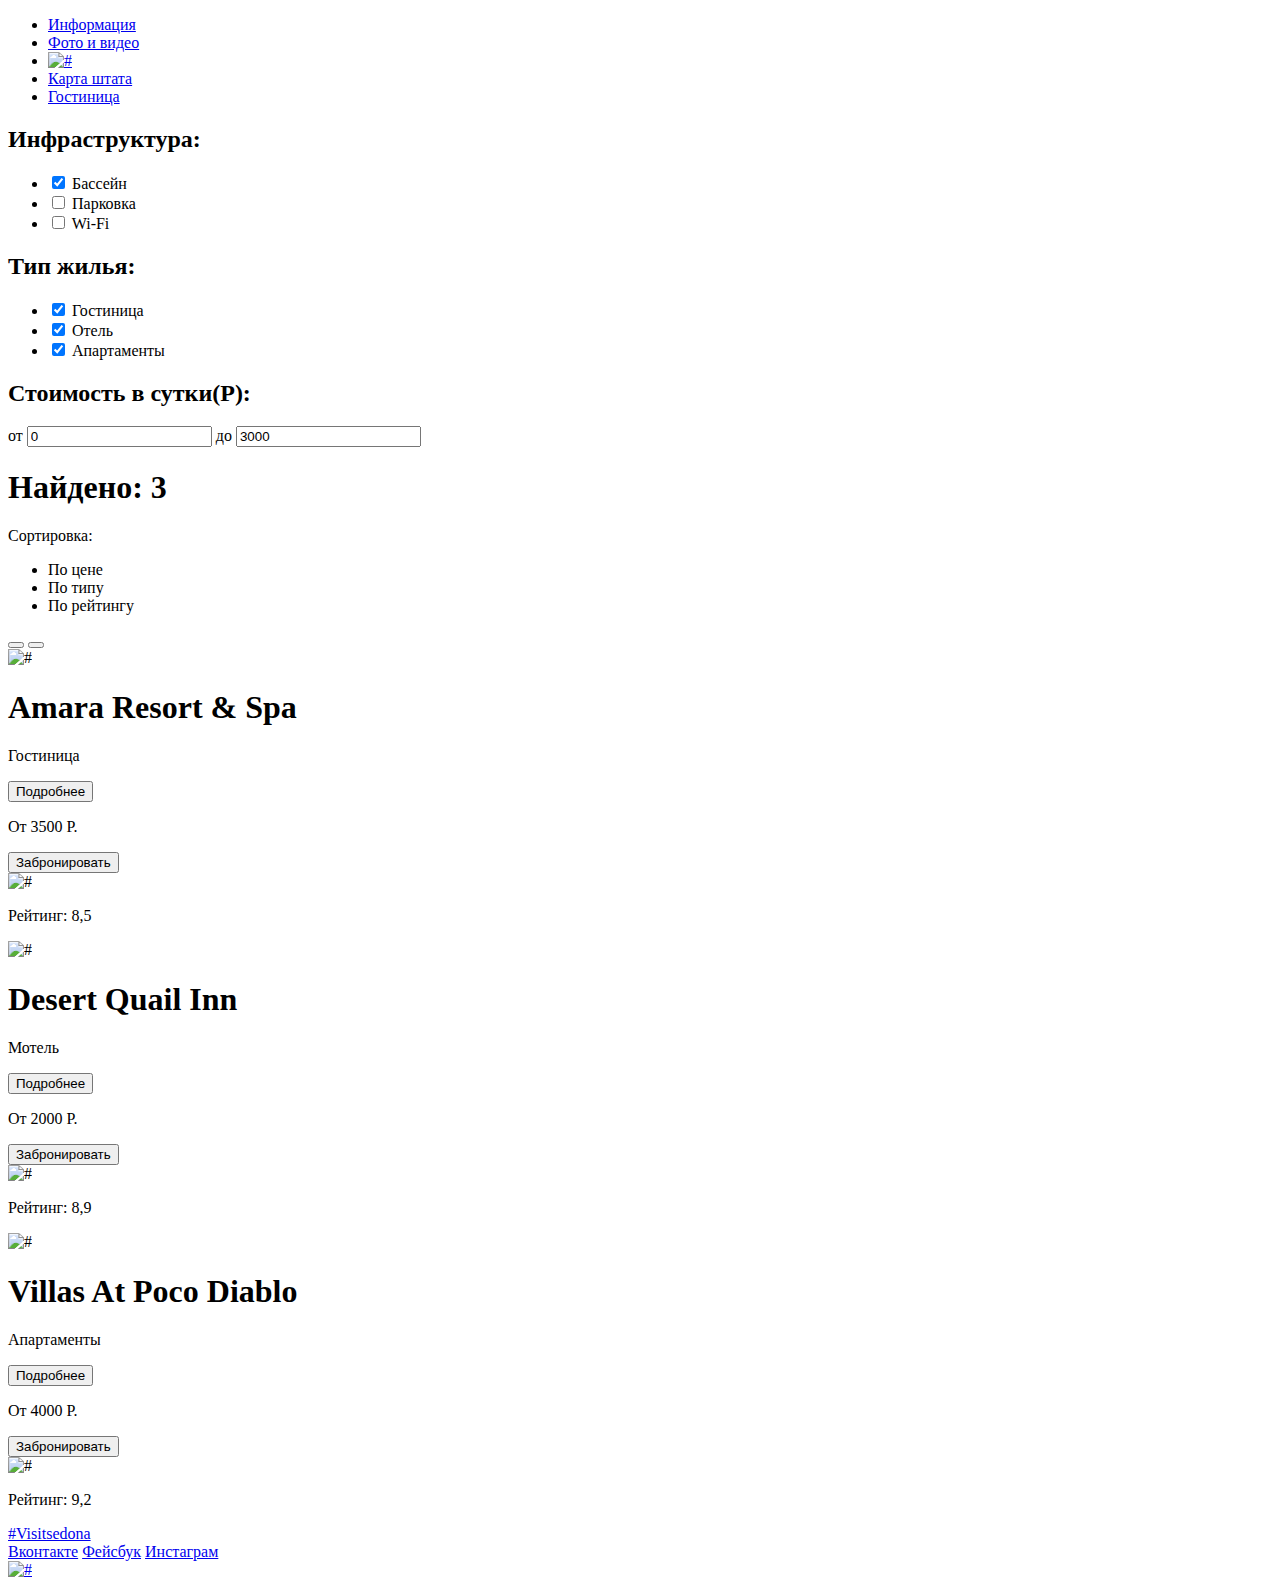
==== hotels.html @ 73bccc9d "Седона разметка" ====
<!DOCTYPE html>
<html>

<head>
    <title>Результаты поиска гостиниц в Седоне</title>
    <meta charset="utf-8">
</head>

<body>
    <header class="main-header">
        <nav class="main-navigation">
            <ul>
                <li>
                    <a href="#">Информация</a>
                </li>
                <li>
                    <a href="#">Фото и видео</a>
                </li>
                <li>
                    <a href="#"><img src="#" alt="#">
                    </a>
                </li>
                <li>
                    <a href="#">Карта штата</a>
                </li>
                <li>
                    <a href="#">Гостиница</a>
                </li>
            </ul>
        </nav>
    </header>
    <section class="hotel-search">
        <div class="inf">
            <h2>Инфраструктура:</h2>
            <form class="filters" action="#" method="#">
                <ul class="filter-infrastructure">
                    <li>
                        <input type="checkbox" name="pooloption" id="option-pool" checked>
                        <label class="option-checkbox" for="option-pool">Бассейн</label>
                    </li>
                    <li>
                        <input type="checkbox" name="parkingoption" id="option-parking">
                        <label class="option-checkbox" for="option-parking">Парковка</label>
                    </li>
                    <li>
                        <input type="checkbox" name="wifioption" id="option-wifi">
                        <label class="option-checkbox" for="option-wifi">Wi-Fi</label>
                    </li>
                </ul>
            </form>
        </div>
        <div class="type">
            <h2>Тип жилья:</h2>
            <form class="filters" action="#" method="#">
                <ul class="filter-type">
                    <li>
                        <input type="checkbox" name="innoption" id="option-inn" checked>
                        <label class="option-checkbox" for="option-inn">Гостиница</label>
                    </li>
                    <li>
                        <input type="checkbox" name="hoteloption" id="option-hotel" checked>
                        <label class="option-checkbox" for="option-hotel">Отель</label>
                    </li>
                    <li>
                        <input type="checkbox" name="apartmentoption" id="option-apartment" checked>
                        <label class="option-checkbox" for="option-apartment">Апартаменты</label>
                    </li>

                </ul>
            </form>
        </div>
        <div class="filter-price">
            <h2>Стоимость в сутки(Р):</h2>
            <form action="form.php" method="GET">
                <div class="range-filter">
                    <div class="range-controls">
                        <div class="scale">
                            <div class="bar" style="margin-left: 20%; width: 30%"></div>
                        </div>
                        <div class="toggle toggle-min"></div>
                        <div class="toggle toggle-max"></div>
                    </div>
                    <div class="price-controls">
                        <label class="min-price">от
                            <input name="min-price" type="text" value="0">
                        </label>
                        <label class="max-price">до
                            <input name="max-price" type="text" value="3000">
                        </label>
                    </div>
                </div>
            </form>
        </div>
    </section>
    <section class="pref">
        <div class="found">
            <h1>Найдено: 3</h1>
        </div>
        <div class="sort">
            <p>Сортировка:</p>
            <ul class="s-elements">
                <li class="element-active">По цене</li>
                <li class="element">По типу</li>
                <li class="element">По рейтингу</li>
            </ul>
        </div>
        <div class="updown">
            <button class="sbtn-up" type="button"></button>
            <button class="sbtn-down" type="button"></button>
        </div>
    </section>
    <article class="hotel">
        <div class="hpicture">
            <img src="#" alt="#">
        </div>
        <div class="desk">
            <h1>Amara Resort &amp; Spa</h1>
            <div class="about">
                <p>Гостиница</p>
                <button class="more" type="button">Подробнее</button>
            </div>
            <div class="about">
                <p>От 3500 Р.</p>
                <button class="book" type="button">Забронировать</button>
            </div>
        </div>
        <div class="rating">
            <img src="#" alt="#">
            <p>Рейтинг: 8,5</p>
        </div>
    </article>
    <article class="hotel">
        <div class="hpicture">
            <img src="#" alt="#">
        </div>
        <div class="desk">
            <h1>Desert Quail Inn</h1>
            <div class="about">
                <p>Мотель</p>
                <button class="more" type="button">Подробнее</button>
            </div>
            <div class="about">
                <p>От 2000 Р.</p>
                <button class="book" type="button">Забронировать</button>
            </div>
        </div>
        <div class="rating">
            <img src="#" alt="#">
            <p>Рейтинг: 8,9</p>
        </div>
    </article>
    <article class="hotel">
        <div class="hpicture">
            <img src="#" alt="#">
        </div>
        <div class="desk">
            <h1>Villas At Poco Diablo</h1>
            <div class="about">
                <p>Апартаменты</p>
                <button class="more" type="button">Подробнее</button>
            </div>
            <div class="about">
                <p>От 4000 Р.</p>
                <button class="book" type="button">Забронировать</button>
            </div>
        </div>
        <div class="rating">
            <img src="#" alt="#">
            <p>Рейтинг: 9,2</p>
        </div>
    </article>
    <footer class="info">
        <div class="last-block htag">
            <a href="#">#Visitsedona</a>
        </div>
        <div class="last-block">
            <a class="social-btn social-btn-vk" href="#">Вконтакте</a>
            <a class="social-btn social-btn-fb" href="#">Фейсбук</a>
            <a class="social-btn social-btn-inst" href="#">Инстаграм</a>
        </div>
        <div class="last-block">
            <a href="https://htmlacademy.ru/"><img src="#" alt="#">
            </a>
        </div>
    </footer>
</body>

</html>
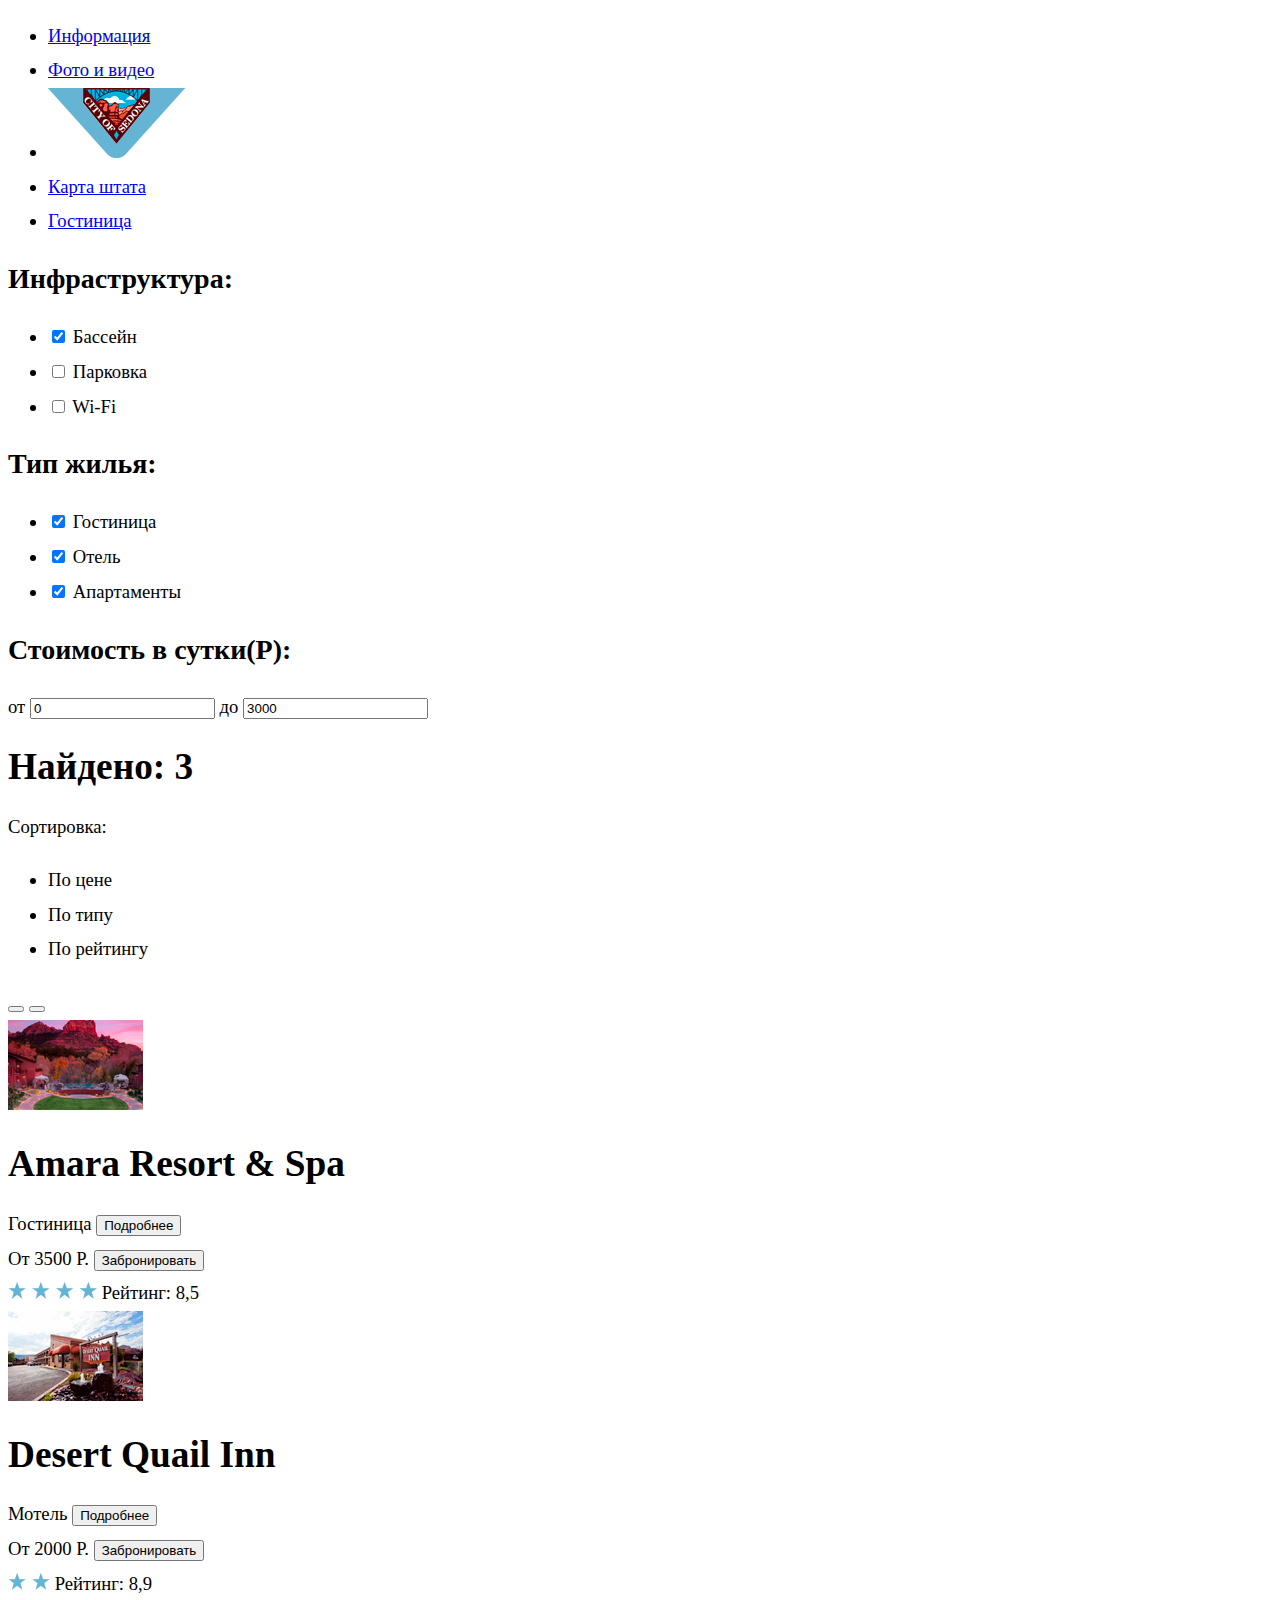
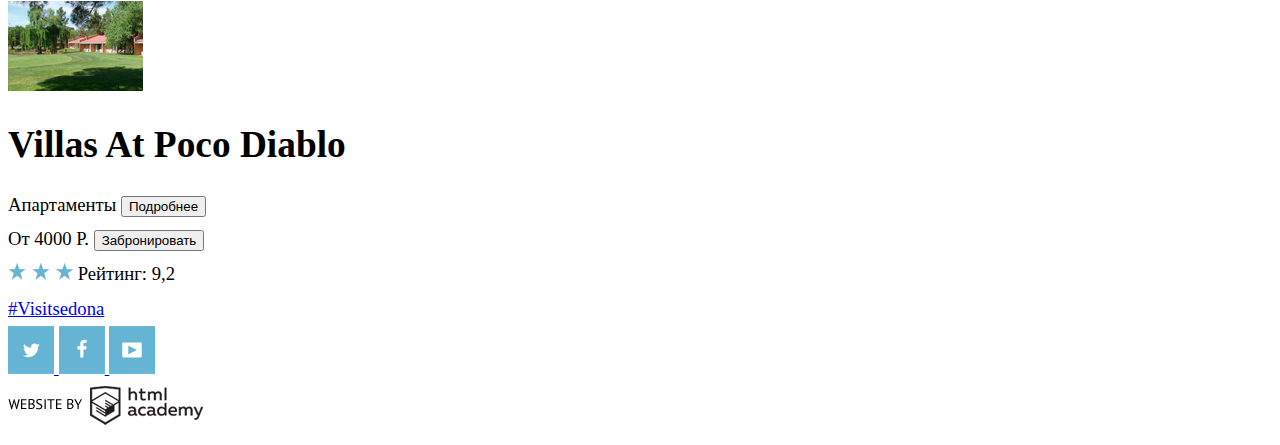
==== commit 0078c00d: "img+text" ====
--- a/hotels.html
+++ b/hotels.html
@@ -2,6 +2,7 @@
 <html>
 
 <head>
+    <link href="css/style.css" rel="stylesheet">
     <title>Результаты поиска гостиниц в Седоне</title>
     <meta charset="utf-8">
 </head>
@@ -17,7 +18,7 @@
                     <a href="#">Фото и видео</a>
                 </li>
                 <li>
-                    <a href="#"><img src="#" alt="#">
+                    <a href="#"><img src="img/Layer8.png" alt="#">
                     </a>
                 </li>
                 <li>
@@ -30,9 +31,9 @@
         </nav>
     </header>
     <section class="hotel-search">
-        <div class="inf">
-            <h2>Инфраструктура:</h2>
-            <form class="filters" action="#" method="#">
+        <form class="filters" action="#" method="#">
+            <div class="inf">
+                <h2>Инфраструктура:</h2>
                 <ul class="filter-infrastructure">
                     <li>
                         <input type="checkbox" name="pooloption" id="option-pool" checked>
@@ -47,11 +48,9 @@
                         <label class="option-checkbox" for="option-wifi">Wi-Fi</label>
                     </li>
                 </ul>
-            </form>
-        </div>
-        <div class="type">
-            <h2>Тип жилья:</h2>
-            <form class="filters" action="#" method="#">
+            </div>
+            <div class="type">
+                <h2>Тип жилья:</h2>
                 <ul class="filter-type">
                     <li>
                         <input type="checkbox" name="innoption" id="option-inn" checked>
@@ -67,11 +66,9 @@
                     </li>
 
                 </ul>
-            </form>
-        </div>
-        <div class="filter-price">
-            <h2>Стоимость в сутки(Р):</h2>
-            <form action="form.php" method="GET">
+            </div>
+            <div class="filter-price">
+                <h2>Стоимость в сутки(Р):</h2>
                 <div class="range-filter">
                     <div class="range-controls">
                         <div class="scale">
@@ -89,15 +86,15 @@
                         </label>
                     </div>
                 </div>
-            </form>
-        </div>
+            </div>
+        </form>
     </section>
     <section class="pref">
         <div class="found">
             <h1>Найдено: 3</h1>
         </div>
         <div class="sort">
-            <p>Сортировка:</p>
+            <span>Сортировка:</span>
             <ul class="s-elements">
                 <li class="element-active">По цене</li>
                 <li class="element">По типу</li>
@@ -111,62 +108,62 @@
     </section>
     <article class="hotel">
         <div class="hpicture">
-            <img src="#" alt="#">
+            <img src="img/Layer%2021.png" alt="#">
         </div>
         <div class="desk">
             <h1>Amara Resort &amp; Spa</h1>
             <div class="about">
-                <p>Гостиница</p>
+                <span>Гостиница</span>
                 <button class="more" type="button">Подробнее</button>
             </div>
             <div class="about">
-                <p>От 3500 Р.</p>
+                <span>От 3500 Р.</span>
                 <button class="book" type="button">Забронировать</button>
             </div>
         </div>
         <div class="rating">
-            <img src="#" alt="#">
-            <p>Рейтинг: 8,5</p>
+            <img src="img/4stars%20.png" alt="#">
+            <span>Рейтинг: 8,5</span>
         </div>
     </article>
     <article class="hotel">
         <div class="hpicture">
-            <img src="#" alt="#">
+            <img src="img/Layer%2089%20copy.png" alt="#">
         </div>
         <div class="desk">
             <h1>Desert Quail Inn</h1>
             <div class="about">
-                <p>Мотель</p>
+                <span>Мотель</span>
                 <button class="more" type="button">Подробнее</button>
             </div>
             <div class="about">
-                <p>От 2000 Р.</p>
+                <span>От 2000 Р.</span>
                 <button class="book" type="button">Забронировать</button>
             </div>
         </div>
         <div class="rating">
-            <img src="#" alt="#">
-            <p>Рейтинг: 8,9</p>
+            <img src="img/2stars.png" alt="#">
+            <span>Рейтинг: 8,9</span>
         </div>
     </article>
     <article class="hotel">
         <div class="hpicture">
-            <img src="#" alt="#">
+            <img src="img/Layer%2022.png" alt="#">
         </div>
         <div class="desk">
             <h1>Villas At Poco Diablo</h1>
             <div class="about">
-                <p>Апартаменты</p>
+                <span>Апартаменты</span>
                 <button class="more" type="button">Подробнее</button>
             </div>
             <div class="about">
-                <p>От 4000 Р.</p>
+                <span>От 4000 Р.</span>
                 <button class="book" type="button">Забронировать</button>
             </div>
         </div>
         <div class="rating">
-            <img src="#" alt="#">
-            <p>Рейтинг: 9,2</p>
+            <img src="img/3stars.png" alt="#">
+            <span>Рейтинг: 9,2</span>
         </div>
     </article>
     <footer class="info">
@@ -174,12 +171,15 @@
             <a href="#">#Visitsedona</a>
         </div>
         <div class="last-block">
-            <a class="social-btn social-btn-vk" href="#">Вконтакте</a>
-            <a class="social-btn social-btn-fb" href="#">Фейсбук</a>
-            <a class="social-btn social-btn-inst" href="#">Инстаграм</a>
+            <a class="social-btn social-btn-twitter" href="#"><img src="img/t.png">
+            </a>
+            <a class="social-btn social-btn-fb" href="#"><img src="img/f.png">
+            </a>
+            <a class="social-btn social-btn-youtube" href="#"><img src="img/y.png">
+            </a>
         </div>
         <div class="last-block">
-            <a href="https://htmlacademy.ru/"><img src="#" alt="#">
+            <a href="https://htmlacademy.ru/"><img src="img/%D0%A1%D0%BB%D0%BE%D0%B9%203.png" alt="#">
             </a>
         </div>
     </footer>
--- a/css/style.css
+++ b/css/style.css
@@ -0,0 +1,15 @@
+body {
+    font-size:14pt; 
+    line-height:26pt;
+    color="#333333";
+    font-weight: normal;
+    font-family: PT Sans;
+}
+
+h2 {
+    font-size:21pt; 
+    line-height:26pt;
+    color:"#333333";
+    font-weight: bold;
+    font-family:PT Sans Bold;
+}
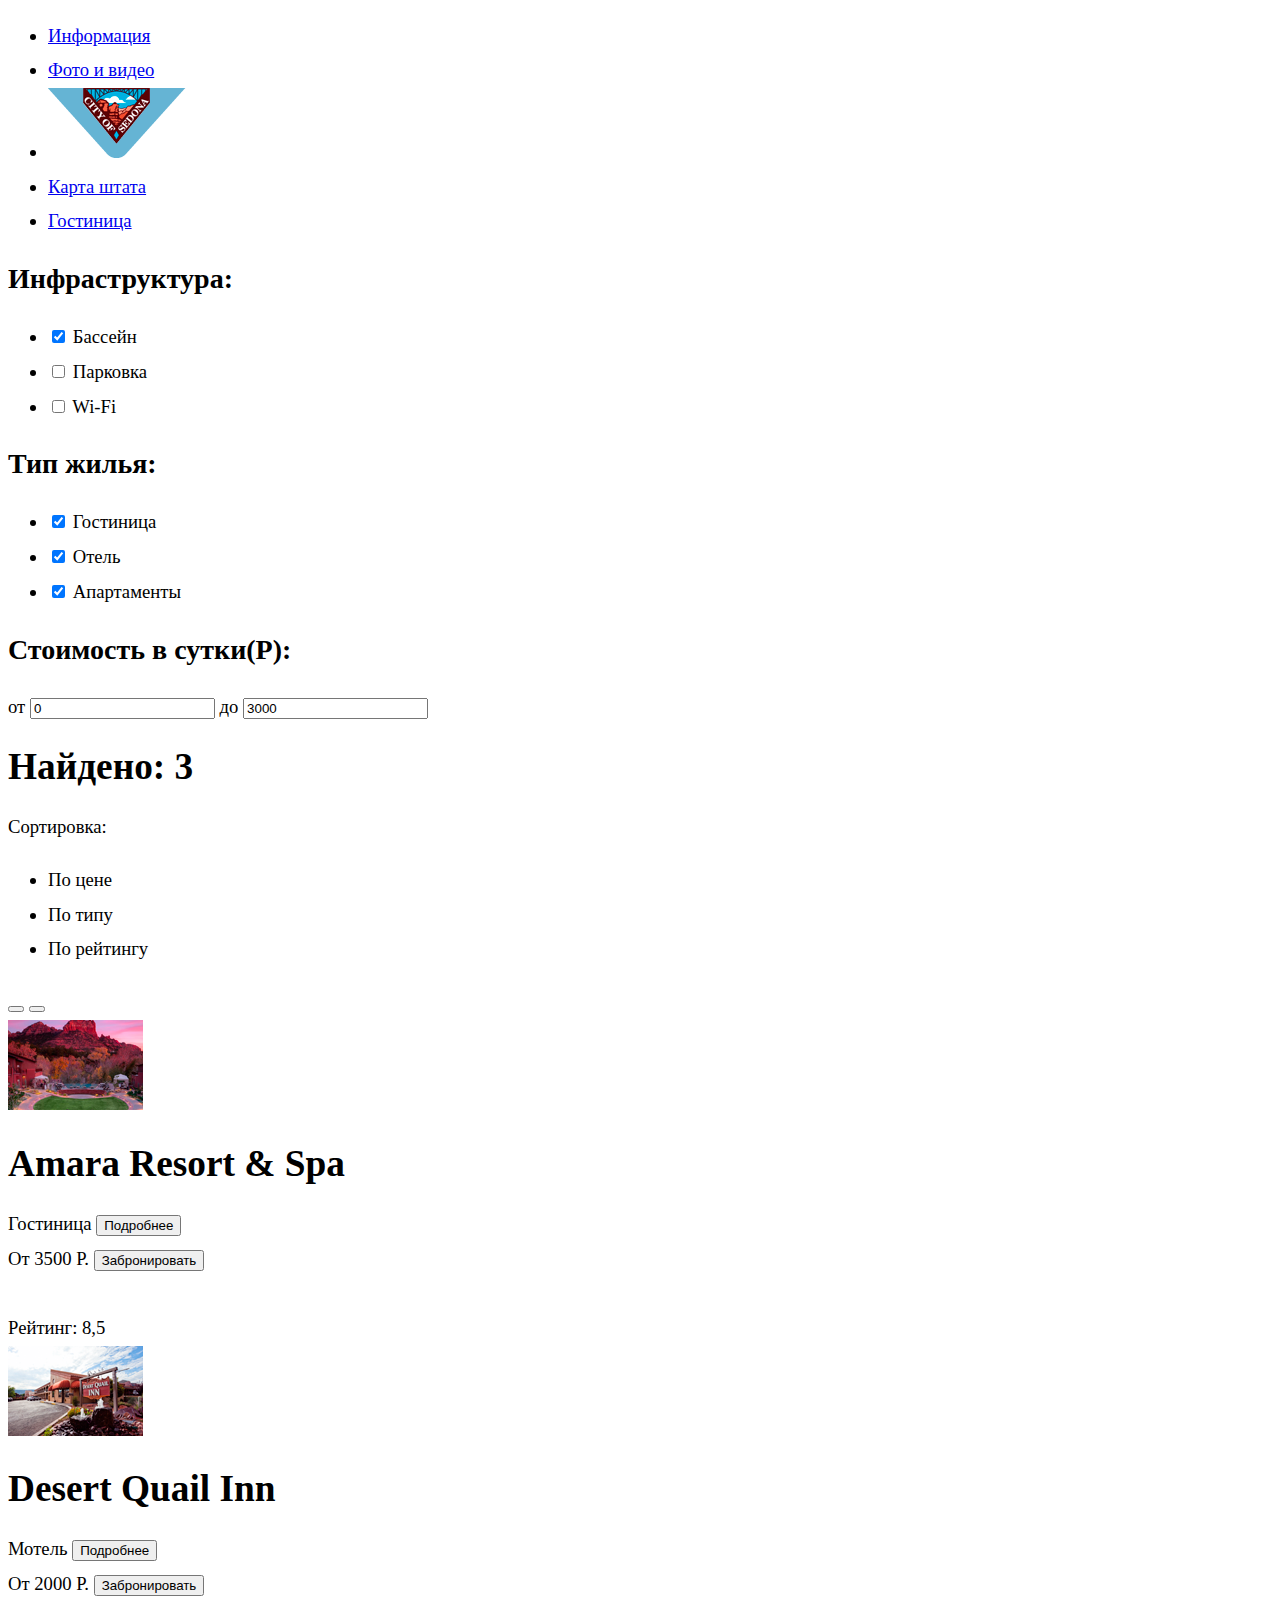
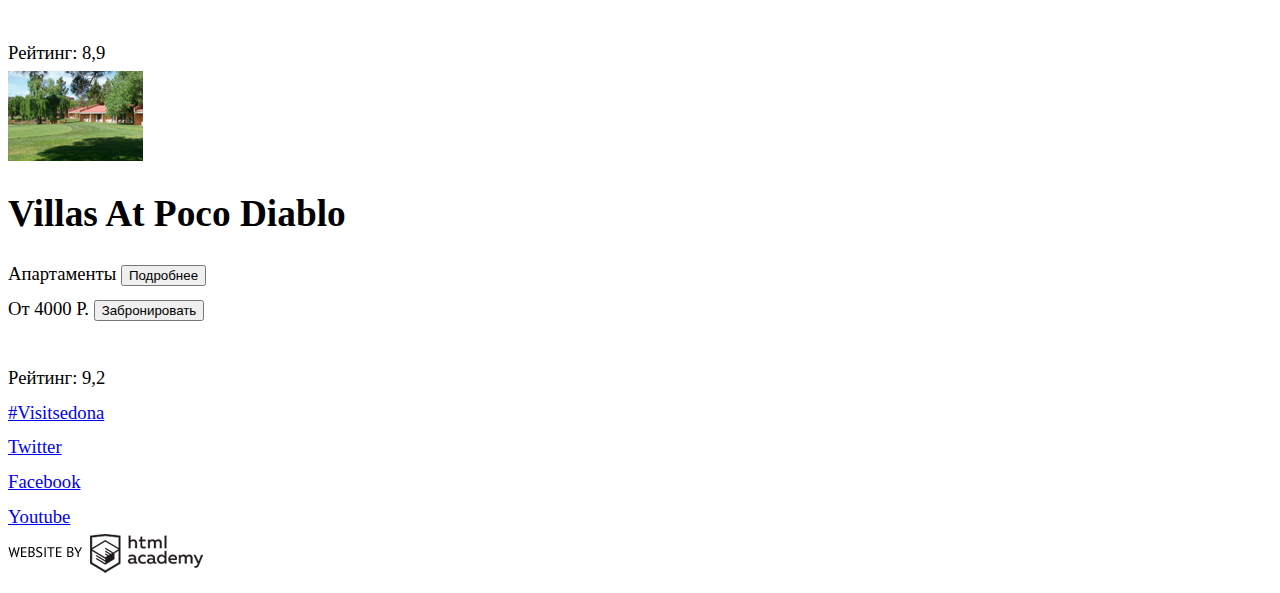
==== commit 040bfdf6: "text+img" ====
--- a/hotels.html
+++ b/hotels.html
@@ -18,7 +18,7 @@
                     <a href="#">Фото и видео</a>
                 </li>
                 <li>
-                    <a href="#"><img src="img/Layer8.png" alt="#">
+                    <a href="#"><img src="img/logo.png" alt="#">
                     </a>
                 </li>
                 <li>
@@ -108,7 +108,7 @@
     </section>
     <article class="hotel">
         <div class="hpicture">
-            <img src="img/Layer%2021.png" alt="#">
+            <img src="img/hotel1.png" alt="#">
         </div>
         <div class="desk">
             <h1>Amara Resort &amp; Spa</h1>
@@ -122,13 +122,13 @@
             </div>
         </div>
         <div class="rating">
-            <img src="img/4stars%20.png" alt="#">
+            <li></li>
             <span>Рейтинг: 8,5</span>
         </div>
     </article>
     <article class="hotel">
         <div class="hpicture">
-            <img src="img/Layer%2089%20copy.png" alt="#">
+            <img src="img/hotel2.png" alt="#">
         </div>
         <div class="desk">
             <h1>Desert Quail Inn</h1>
@@ -142,13 +142,13 @@
             </div>
         </div>
         <div class="rating">
-            <img src="img/2stars.png" alt="#">
+            <li></li>
             <span>Рейтинг: 8,9</span>
         </div>
     </article>
     <article class="hotel">
         <div class="hpicture">
-            <img src="img/Layer%2022.png" alt="#">
+            <img src="img/hotel3.png" alt="#">
         </div>
         <div class="desk">
             <h1>Villas At Poco Diablo</h1>
@@ -162,7 +162,7 @@
             </div>
         </div>
         <div class="rating">
-            <img src="img/3stars.png" alt="#">
+            <li></li>
             <span>Рейтинг: 9,2</span>
         </div>
     </article>
@@ -171,17 +171,17 @@
             <a href="#">#Visitsedona</a>
         </div>
         <div class="last-block">
-            <a class="social-btn social-btn-twitter" href="#"><img src="img/t.png">
-            </a>
-            <a class="social-btn social-btn-fb" href="#"><img src="img/f.png">
-            </a>
-            <a class="social-btn social-btn-youtube" href="#"><img src="img/y.png">
-            </a>
-        </div>
-        <div class="last-block">
-            <a href="https://htmlacademy.ru/"><img src="img/%D0%A1%D0%BB%D0%BE%D0%B9%203.png" alt="#">
-            </a>
-        </div>
+                <a class="social-btn social-btn-twitter" href="#"><li>Twitter</li>
+                </a>
+                <a class="social-btn social-btn-fb" href="#"><li>Facebook</li>
+                </a>
+                <a class="social-btn social-btn-youtube" href="#"><li>Youtube</li>
+                </a>
+            </div>
+            <div class="last-block">
+                <a href="https://htmlacademy.ru/"><img src="img/academylogo.png" alt="#">
+                </a>
+            </div>
     </footer>
 </body>
 
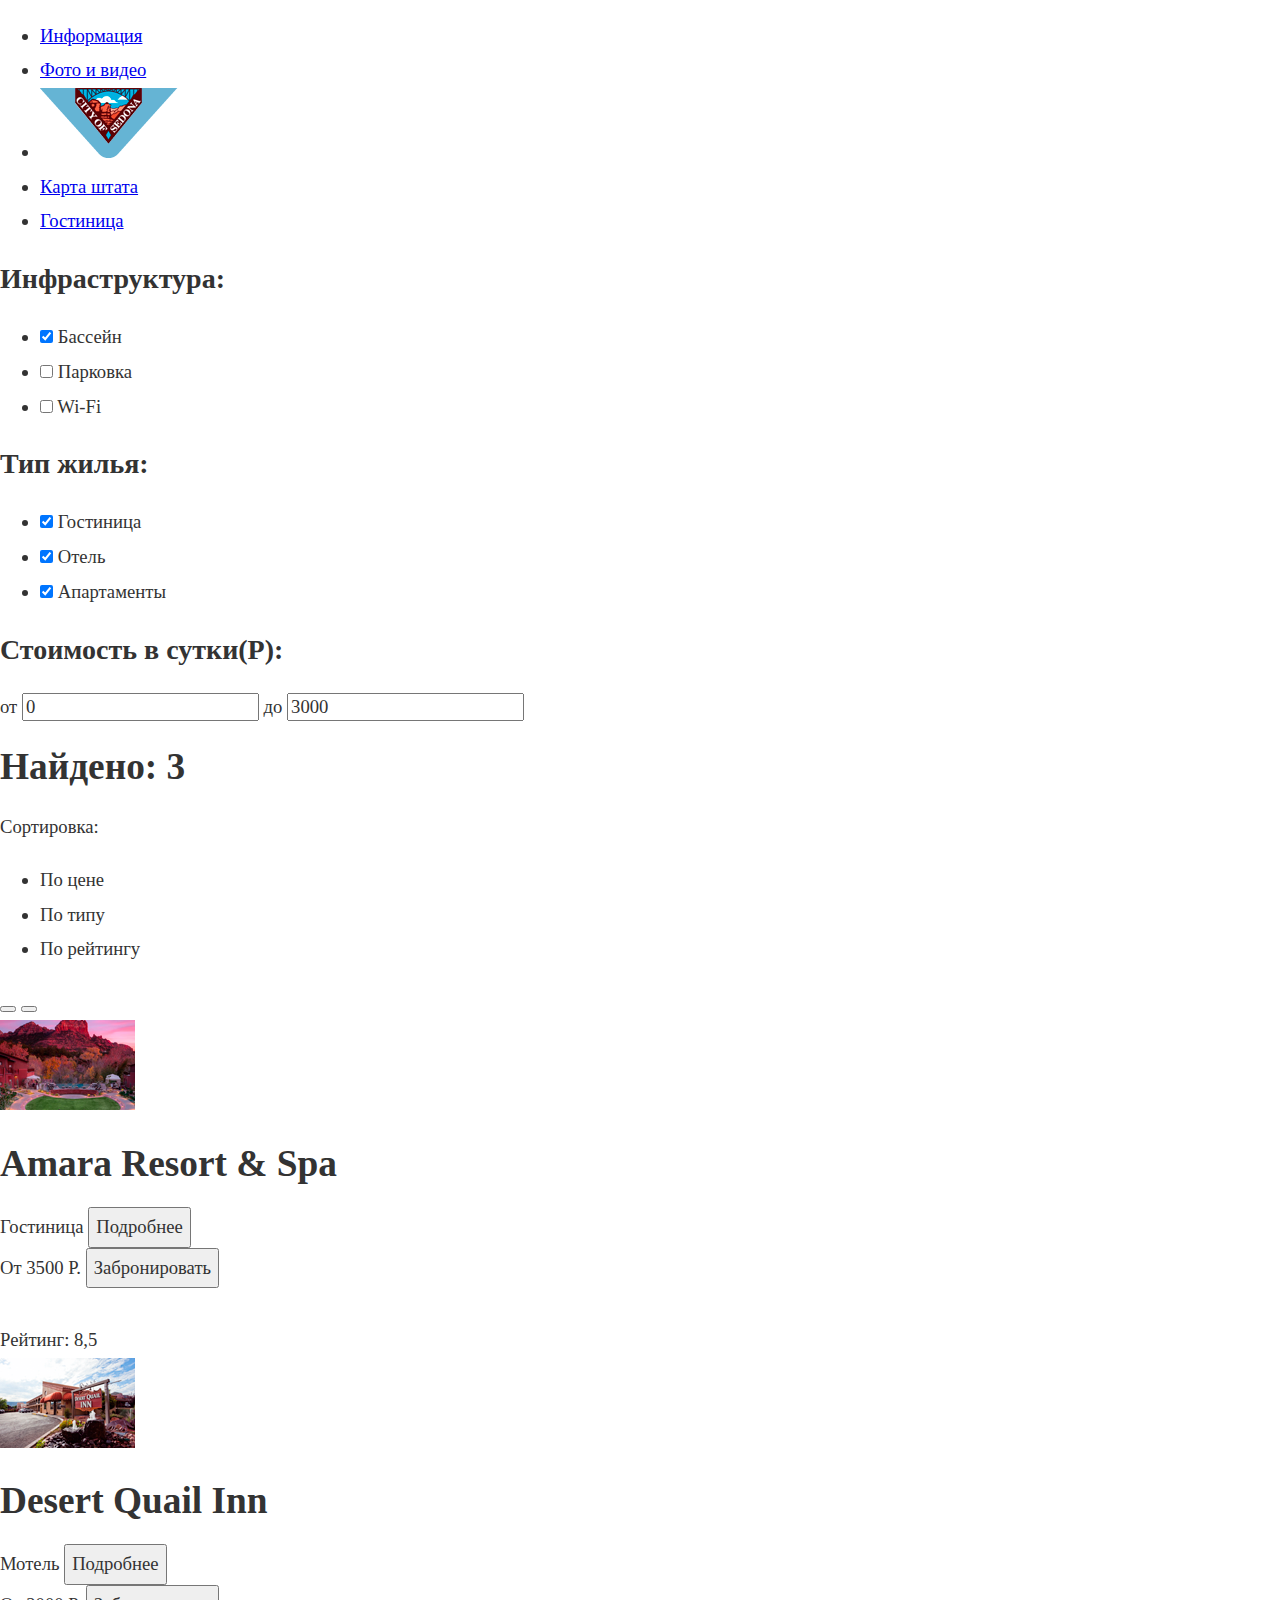
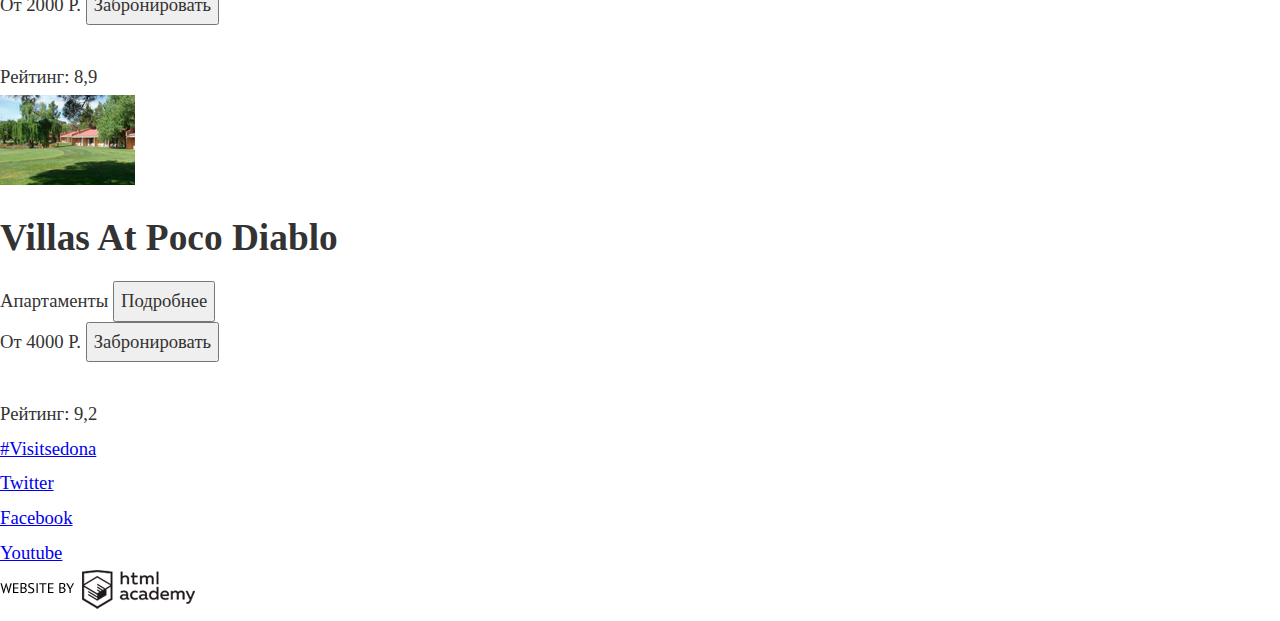
==== commit be88ee59: "текст+картинки upd" ====
--- a/hotels.html
+++ b/hotels.html
@@ -2,9 +2,10 @@
 <html>
 
 <head>
+    <meta charset="utf-8">
+    <title>Результаты поиска гостиниц в Седоне</title>
+    <link href="css/normalize.css" rel="stylesheet">
     <link href="css/style.css" rel="stylesheet">
-    <title>Результаты поиска гостиниц в Седоне</title>
-    <meta charset="utf-8">
 </head>
 
 <body>
--- a/css/style.css
+++ b/css/style.css
@@ -1,7 +1,7 @@
 body {
     font-size:14pt; 
     line-height:26pt;
-    color="#333333";
+    color: #333333;
     font-weight: normal;
     font-family: PT Sans;
 }
@@ -9,7 +9,7 @@
 h2 {
     font-size:21pt; 
     line-height:26pt;
-    color:"#333333";
+    color: #333333;
     font-weight: bold;
     font-family:PT Sans Bold;
 }
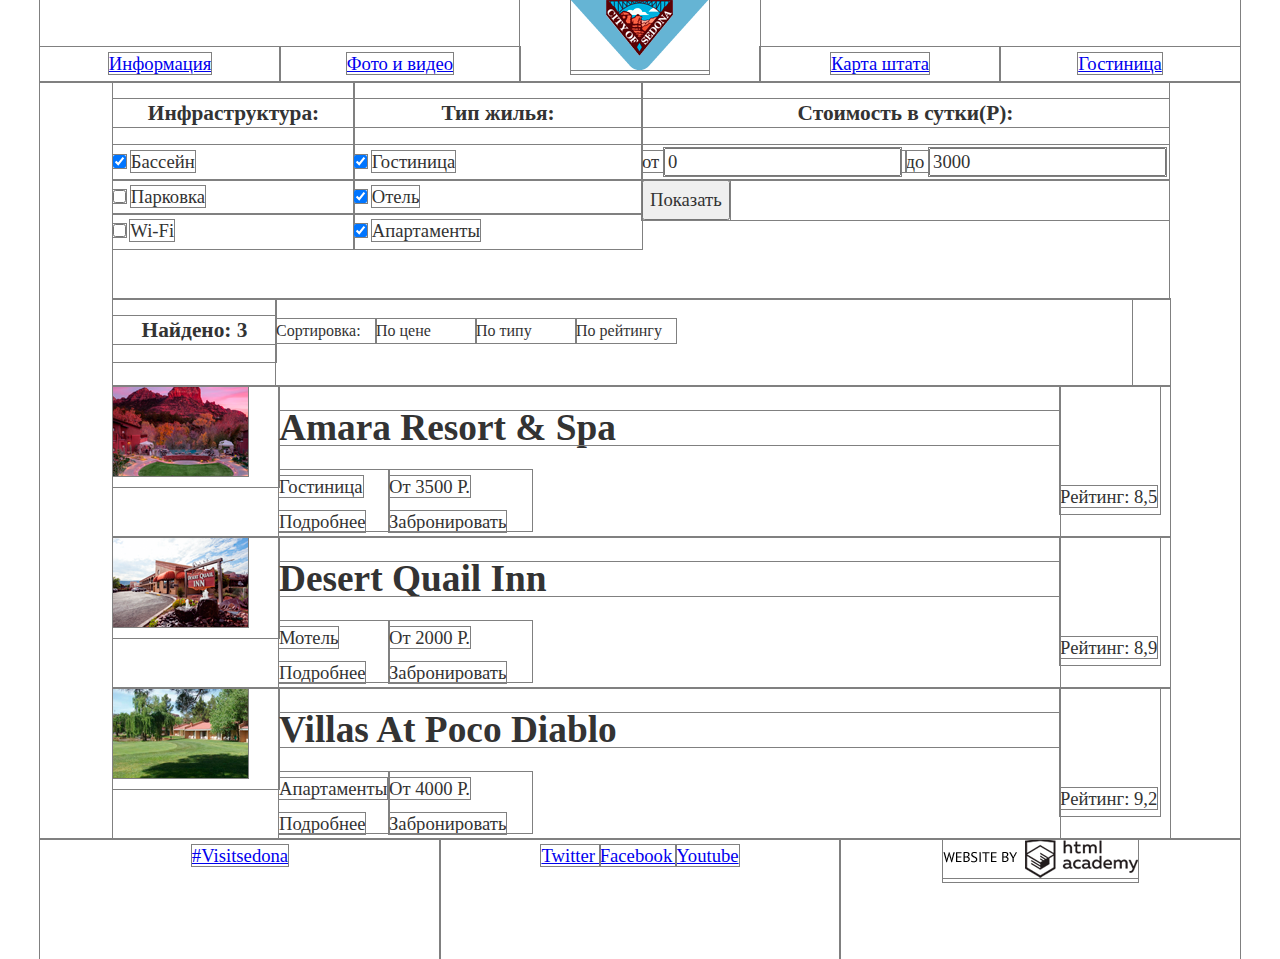
==== commit 44e92c1a: "Седона сетка" ====
--- a/hotels.html
+++ b/hotels.html
@@ -11,26 +11,22 @@
 <body>
     <header class="main-header">
         <nav class="main-navigation">
-            <ul>
-                <li>
+            <ul class="navigation">
+               <li>
                     <a href="#">Информация</a>
-                </li>
-                <li>
+                </li><!----><li>
                     <a href="#">Фото и видео</a>
-                </li>
-                <li>
-                    <a href="#"><img src="img/logo.png" alt="#">
-                    </a>
-                </li>
-                <li>
+                </li><!----><li>
+                    <a href="index.html"><img src="img/logo.png" alt="#"></a>
+                </li><!----><li>
                     <a href="#">Карта штата</a>
-                </li>
-                <li>
-                    <a href="#">Гостиница</a>
+                </li><!----><li>
+                    <a href="hotels.html">Гостиница</a>
                 </li>
             </ul>
         </nav>
     </header>
+        <main class="container">
     <section class="hotel-search">
         <form class="filters" action="#" method="#">
             <div class="inf">
@@ -71,13 +67,6 @@
             <div class="filter-price">
                 <h2>Стоимость в сутки(Р):</h2>
                 <div class="range-filter">
-                    <div class="range-controls">
-                        <div class="scale">
-                            <div class="bar" style="margin-left: 20%; width: 30%"></div>
-                        </div>
-                        <div class="toggle toggle-min"></div>
-                        <div class="toggle toggle-max"></div>
-                    </div>
                     <div class="price-controls">
                         <label class="min-price">от
                             <input name="min-price" type="text" value="0">
@@ -86,25 +75,33 @@
                             <input name="max-price" type="text" value="3000">
                         </label>
                     </div>
+                    <div class="range-controls">
+                        <div class="scale">
+                            <div class="bar" style="margin-left: 20%; width: 30%"></div>
+                        </div>
+                        <div class="toggle toggle-min"></div>
+                        <div class="toggle toggle-max"></div>
+                    </div>
+                    <button>Показать</button>
                 </div>
             </div>
         </form>
     </section>
     <section class="pref">
         <div class="found">
-            <h1>Найдено: 3</h1>
+            <h2>Найдено: 3</h2>
         </div>
         <div class="sort">
-            <span>Сортировка:</span>
+            <span class="element">Сортировка:</span>
             <ul class="s-elements">
-                <li class="element-active">По цене</li>
+                <li class="element active">По цене</li>
                 <li class="element">По типу</li>
                 <li class="element">По рейтингу</li>
             </ul>
         </div>
         <div class="updown">
-            <button class="sbtn-up" type="button"></button>
-            <button class="sbtn-down" type="button"></button>
+            <a class="sbtn-up"></a>
+            <a class="sbtn-down"></a>
         </div>
     </section>
     <article class="hotel">
@@ -113,17 +110,17 @@
         </div>
         <div class="desk">
             <h1>Amara Resort &amp; Spa</h1>
-            <div class="about">
+            <div class="abouth">
                 <span>Гостиница</span>
-                <button class="more" type="button">Подробнее</button>
+                <a class="more">Подробнее</a>
             </div>
-            <div class="about">
+            <div class="aboutb">
                 <span>От 3500 Р.</span>
-                <button class="book" type="button">Забронировать</button>
+                <a class="book">Забронировать</a>
             </div>
         </div>
         <div class="rating">
-            <li></li>
+            <i></i>
             <span>Рейтинг: 8,5</span>
         </div>
     </article>
@@ -133,17 +130,17 @@
         </div>
         <div class="desk">
             <h1>Desert Quail Inn</h1>
-            <div class="about">
+            <div class="abouth">
                 <span>Мотель</span>
-                <button class="more" type="button">Подробнее</button>
+                <a class="more">Подробнее</a>
             </div>
-            <div class="about">
+            <div class="aboutb">
                 <span>От 2000 Р.</span>
-                <button class="book" type="button">Забронировать</button>
+                <a class="book">Забронировать</a>
             </div>
         </div>
         <div class="rating">
-            <li></li>
+            <i></i>
             <span>Рейтинг: 8,9</span>
         </div>
     </article>
@@ -153,30 +150,31 @@
         </div>
         <div class="desk">
             <h1>Villas At Poco Diablo</h1>
-            <div class="about">
+            <div class="abouth">
                 <span>Апартаменты</span>
-                <button class="more" type="button">Подробнее</button>
+                <a class="more">Подробнее</a>
             </div>
-            <div class="about">
+            <div class="aboutb">
                 <span>От 4000 Р.</span>
-                <button class="book" type="button">Забронировать</button>
+                <a class="book">Забронировать</a>
             </div>
         </div>
         <div class="rating">
-            <li></li>
+            <i></i>
             <span>Рейтинг: 9,2</span>
         </div>
     </article>
+    </main>
     <footer class="info">
         <div class="last-block htag">
             <a href="#">#Visitsedona</a>
         </div>
         <div class="last-block">
-                <a class="social-btn social-btn-twitter" href="#"><li>Twitter</li>
+                <a class="social-btn social-btn-twitter" href="#">Twitter
                 </a>
-                <a class="social-btn social-btn-fb" href="#"><li>Facebook</li>
+                <a class="social-btn social-btn-fb" href="#">Facebook
                 </a>
-                <a class="social-btn social-btn-youtube" href="#"><li>Youtube</li>
+                <a class="social-btn social-btn-youtube" href="#">Youtube
                 </a>
             </div>
             <div class="last-block">
--- a/css/style.css
+++ b/css/style.css
@@ -1,3 +1,7 @@
+*{
+    outline: 1px solid grey;
+}
+
 body {
     font-size:14pt; 
     line-height:26pt;
@@ -7,9 +11,275 @@
 }
 
 h2 {
-    font-size:21pt; 
-    line-height:26pt;
+    font-size:16pt; 
+    line-height:21pt;
     color: #333333;
     font-weight: bold;
     font-family:PT Sans Bold;
-}
+    text-align: center;
+}
+
+
+ul{
+    margin: 0;
+    padding: 0;
+}
+ul li{
+    list-style-type: none;
+}
+header, main, footer{
+    margin: 0 auto;
+}
+
+.clearfix::after {
+  content: "";
+
+  display: table;
+  clear: both;
+}
+.container {
+    width: 1200px;
+}
+
+.main-navigation, header {
+  width: 1200px;
+}
+.main-img {
+    width: 1200px;
+    height: 509px;
+    background-image: url(../img/mainphoto.png);
+}
+.textimg {
+    margin-left:371px;
+   margin-top:77px;
+}
+.botimg {
+  padding-top: 12px; 
+}
+.descr-first {
+    margin-left: auto;
+    margin-right: auto;
+    margin-bottom: 56px;
+    text-align: center;
+}
+.descr-second {
+    margin-bottom: 60px;
+    text-align: center;
+}
+.lil-descr {
+    float: left;
+    width: 400px;
+    height: 256px;
+    text-align: center;
+    margin-bottom: 60px;
+    background-color:#81b3d2;
+}
+.middle-img {
+    float: left;
+    width: 800px;
+    height: 256px;
+}
+.descr-third {
+    float: left;
+    width: 1200px;
+    margin-bottom: 70px;
+    text-align: center;
+}
+.small-img {
+    float: left;
+    width: 400px;
+    text-align: center;
+}
+.small-img:first-child {
+    padding-top: 3px;
+    float: left;
+    width: 400px;
+    text-align: center;
+}
+.small-imgs {
+    padding-top: 5px;
+    float: left;
+    width: 400px;
+    text-align: center;
+}
+
+
+.descr-fifth {
+    width: 1200px;
+    margin-bottom: 60px;
+    text-align: center;
+}
+.middle-descr {
+    float:left; 
+    width: 400px;
+    background-color: #eeeeee;
+    text-align: center;
+}
+.lil-descrs {
+    float: left;
+    width: 400px;
+    height: 256px;
+    background-color:#81b3d2;
+    text-align: center;
+}
+.searcher-form {
+    margin-left: 312px;
+    margin-right: 312px;
+    width: 576px;
+    height: 395px;
+    text-align: center;
+}
+.searcher {
+    text-align: center;
+}
+.map {
+    margin-bottom: 0;
+}
+footer {
+    width: 1200px;
+    height: 120px;
+    text-align: center;
+}
+.last-block {
+    float: left;
+    width: 400px;
+    height: 120px;
+    text-align: center;
+}
+
+.map{
+    height: 595px;
+    display:block;
+    background: url(../img/map.png);
+}
+
+iframe{
+    width: 1200px;
+    height: 595px;
+    border: 0;
+}
+
+.main-header {
+   text-align: center;   
+}
+.navigation li {
+    display: inline-block;
+    width: 20%;
+    text-align: center;
+}
+
+.hotel-search {
+    width: 1056px;
+    height: 217px;
+    margin-left: 73px;
+}
+.inf {
+    float: left;
+    width: 241px;
+}
+.type {
+    float: left;
+    width: 288px;
+}
+
+.filter-price {
+    float: left;
+    width: 527px;
+}
+
+
+.pref {
+    margin-left: 73px;
+    height: 87px;
+    width: 1057px;   
+}
+.found {
+    float: left;
+    width: 163px; 
+}
+.sort {
+    float: left;
+    width: 856px;
+    height: 87px;
+}
+.updown {
+    float: left;
+    width: 38px;
+}
+
+.element {
+    float: left;
+    width: 100px;
+    margin-top: 20px;
+    font-size:12pt; 
+    line-height:18pt;    
+}
+
+.s-elements {
+    width: 500px; 
+}
+.hotel {
+    margin-left: 73px;
+    height: 151px;
+    width: 1057px;
+}
+.hpicture {
+    float: left;
+    width: 166px;
+}
+.desk {
+    float: left;
+    width: 781px;
+    height: 151px;
+}
+.abouth {
+    float: left;
+    width: 110px;
+    height: 61px;
+}
+.aboutb {
+    float: left;
+    width: 143px;
+    height: 61px;
+}
+.rating {
+    float: left;
+    width: 100px;
+    padding-top: 94px;
+}
+
+
+
+
+
+
+
+
+
+
+
+
+
+
+
+
+
+
+
+
+
+
+
+
+
+
+
+
+
+
+
+
+
+
+
+
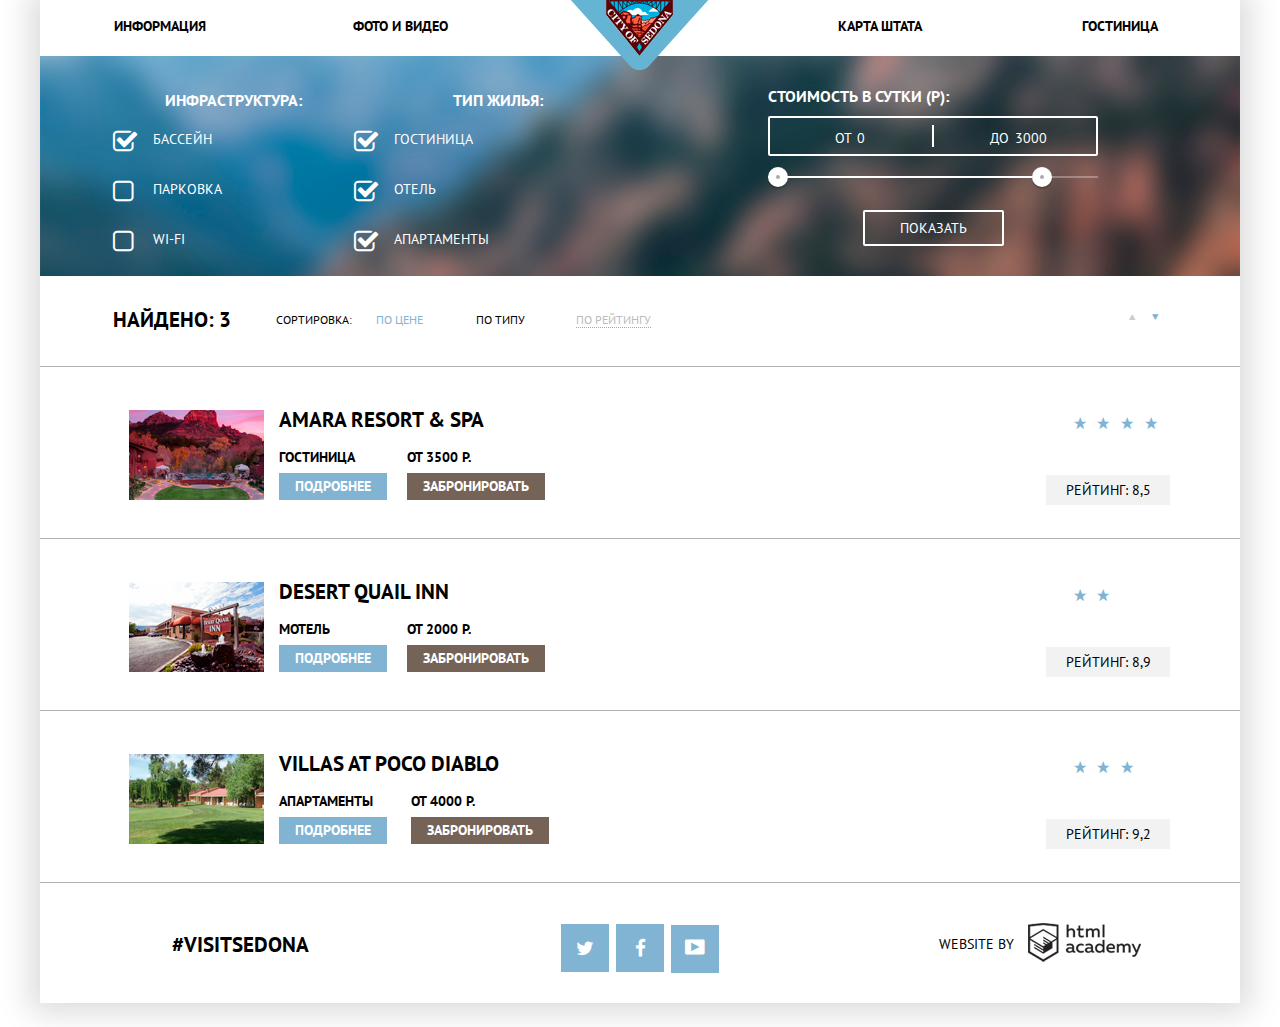
==== commit f1769c03: "черновая версия" ====
--- a/hotels.html
+++ b/hotels.html
@@ -4,24 +4,26 @@
 <head>
     <meta charset="utf-8">
     <title>Результаты поиска гостиниц в Седоне</title>
+    <link href='https://fonts.googleapis.com/css?family=PT+Sans:400,700&subset=latin,cyrillic' rel='stylesheet' type='text/css'>
     <link href="css/normalize.css" rel="stylesheet">
     <link href="css/style.css" rel="stylesheet">
 </head>
 
 <body>
+    <div class="shadow">
     <header class="main-header">
         <nav class="main-navigation">
             <ul class="navigation">
                <li>
-                    <a href="#">Информация</a>
+                    <a href="#" class="itext">Информация</a>
                 </li><!----><li>
-                    <a href="#">Фото и видео</a>
+                    <a href="#" class="itext">Фото и видео</a>
                 </li><!----><li>
                     <a href="index.html"><img src="img/logo.png" alt="#"></a>
                 </li><!----><li>
-                    <a href="#">Карта штата</a>
+                    <a href="#" class="itext">Карта штата</a>
                 </li><!----><li>
-                    <a href="hotels.html">Гостиница</a>
+                    <a href="hotels.html" class="itext">Гостиница</a>
                 </li>
             </ul>
         </nav>
@@ -32,15 +34,15 @@
             <div class="inf">
                 <h2>Инфраструктура:</h2>
                 <ul class="filter-infrastructure">
-                    <li>
+                    <li class="check">
                         <input type="checkbox" name="pooloption" id="option-pool" checked>
                         <label class="option-checkbox" for="option-pool">Бассейн</label>
                     </li>
-                    <li>
+                    <li class="check">
                         <input type="checkbox" name="parkingoption" id="option-parking">
                         <label class="option-checkbox" for="option-parking">Парковка</label>
                     </li>
-                    <li>
+                    <li class="check">
                         <input type="checkbox" name="wifioption" id="option-wifi">
                         <label class="option-checkbox" for="option-wifi">Wi-Fi</label>
                     </li>
@@ -49,139 +51,148 @@
             <div class="type">
                 <h2>Тип жилья:</h2>
                 <ul class="filter-type">
-                    <li>
+                    <li class="check">
                         <input type="checkbox" name="innoption" id="option-inn" checked>
                         <label class="option-checkbox" for="option-inn">Гостиница</label>
                     </li>
-                    <li>
+                    <li class="check">
                         <input type="checkbox" name="hoteloption" id="option-hotel" checked>
                         <label class="option-checkbox" for="option-hotel">Отель</label>
                     </li>
-                    <li>
+                    <li class="check">
                         <input type="checkbox" name="apartmentoption" id="option-apartment" checked>
                         <label class="option-checkbox" for="option-apartment">Апартаменты</label>
                     </li>
-
                 </ul>
             </div>
-            <div class="filter-price">
-                <h2>Стоимость в сутки(Р):</h2>
-                <div class="range-filter">
-                    <div class="price-controls">
-                        <label class="min-price">от
-                            <input name="min-price" type="text" value="0">
-                        </label>
-                        <label class="max-price">до
-                            <input name="max-price" type="text" value="3000">
-                        </label>
-                    </div>
-                    <div class="range-controls">
-                        <div class="scale">
-                            <div class="bar" style="margin-left: 20%; width: 30%"></div>
-                        </div>
-                        <div class="toggle toggle-min"></div>
-                        <div class="toggle toggle-max"></div>
-                    </div>
-                    <button>Показать</button>
-                </div>
-            </div>
+            <div class="filter-range">
+      <div class="filter-range-title">Стоимость в сутки (р):</div>
+      <div class="price-controls">
+        <label class="min-price">от <input type="text" name="min-price" value="0"></label>
+        <label class="max-price">до <input type="text" name="max-price" value="3000"></label>
+      </div>
+      <div class="range-controls">
+        <div class="scale">
+          <div class="bar"></div>
+        </div>
+        <div class="range-toggle range-toggle-min"></div>
+        <div class="range-toggle range-toggle-max"></div>
+      </div>
+      <button class="btn-transparent" type="submit">Показать</button>
+    </div>
         </form>
     </section>
     <section class="pref">
         <div class="found">
-            <h2>Найдено: 3</h2>
+            <h3>Найдено: 3</h3>
         </div>
         <div class="sort">
             <span class="element">Сортировка:</span>
             <ul class="s-elements">
-                <li class="element active">По цене</li>
-                <li class="element">По типу</li>
-                <li class="element">По рейтингу</li>
+                <li class="elementf"><a href="#">По цене</a></li>
+                <li class="elements"><a href="#">По типу</a></li>
+                <li class="elementt"><a href="#">По рейтингу</a></li>
             </ul>
         </div>
         <div class="updown">
-            <a class="sbtn-up"></a>
-            <a class="sbtn-down"></a>
+            <a class="icon-up-dir" href="#">
+          </a>
+            <a class="icon-down-dir" href="#">
+          </a>
         </div>
     </section>
     <article class="hotel">
         <div class="hpicture">
-            <img src="img/hotel1.png" alt="#">
-        </div>
-        <div class="desk">
-            <h1>Amara Resort &amp; Spa</h1>
+            <img src="img/hotel1.png" width="135px" height="90px" alt="#">
+        </div><!--
+     --><div class="desk">
+            <a href="#"><h1>Amara Resort &amp; Spa</h1></a> 
             <div class="abouth">
-                <span>Гостиница</span>
-                <a class="more">Подробнее</a>
+             <span>Гостиница</span>
+                <a href="#" class="more">Подробнее</a>
+            </div><!--
+     --><div class="aboutb">
+                <span>От 3500 Р.</span>
+                <a href="#" class="book">Забронировать</a>
             </div>
-            <div class="aboutb">
-                <span>От 3500 Р.</span>
-                <a class="book">Забронировать</a>
+     </div><!--
+     --><div class="rating">
+        <div class="stars">
+            <i class="icon-star"></i>
+            <i class="icon-star"></i>
+            <i class="icon-star"></i>
+            <i class="icon-star"></i>
             </div>
-        </div>
-        <div class="rating">
-            <i></i>
-            <span>Рейтинг: 8,5</span>
+            <span class="ratio">Рейтинг: 8,5</span>
         </div>
     </article>
     <article class="hotel">
         <div class="hpicture">
-            <img src="img/hotel2.png" alt="#">
-        </div>
+            <img src="img/hotel2.png" width="135px" height="90px" alt="#"><!--
+     --></div>
         <div class="desk">
-            <h1>Desert Quail Inn</h1>
+            <a href="#"><h1>Desert Quail Inn</h1></a>
             <div class="abouth">
                 <span>Мотель</span>
-                <a class="more">Подробнее</a>
+                <a href="#" class="more">Подробнее</a>
+            </div><!--
+     --><div class="aboutb">
+                <span>От 2000 Р.</span>
+                <a href="#" class="book">Забронировать</a>
             </div>
-            <div class="aboutb">
-                <span>От 2000 Р.</span>
-                <a class="book">Забронировать</a>
+        </div><!--
+     --><div class="rating">
+            <div class="stars">
+            <i class="icon-star"></i>
+            <i class="icon-star"></i>
             </div>
-        </div>
-        <div class="rating">
-            <i></i>
-            <span>Рейтинг: 8,9</span>
+            <span class="ratio">Рейтинг: 8,9</span>
         </div>
     </article>
     <article class="hotel">
         <div class="hpicture">
-            <img src="img/hotel3.png" alt="#">
+            <img src="img/hotel3.png" width="135px" height="90px" alt="#">
         </div>
         <div class="desk">
-            <h1>Villas At Poco Diablo</h1>
+            <a href="#"><h1>Villas At Poco Diablo</h1></a>
             <div class="abouth">
                 <span>Апартаменты</span>
-                <a class="more">Подробнее</a>
+                <a href="#" class="more">Подробнее</a>
             </div>
             <div class="aboutb">
                 <span>От 4000 Р.</span>
-                <a class="book">Забронировать</a>
+                <a href="#" class="book">Забронировать</a>
             </div>
         </div>
         <div class="rating">
-            <i></i>
-            <span>Рейтинг: 9,2</span>
+            <div class="stars">
+            <i class="icon-star"></i>
+            <i class="icon-star"></i>
+            <i class="icon-star"></i>
+            </div>
+            <span class="ratio">Рейтинг: 9,2</span>
         </div>
     </article>
     </main>
-    <footer class="info">
-        <div class="last-block htag">
-            <a href="#">#Visitsedona</a>
-        </div>
-        <div class="last-block">
-                <a class="social-btn social-btn-twitter" href="#">Twitter
-                </a>
-                <a class="social-btn social-btn-fb" href="#">Facebook
-                </a>
-                <a class="social-btn social-btn-youtube" href="#">Youtube
+        <footer class="info">
+            <div class="last-block htag">
+                <a href="#">#Visitsedona</a>
+            </div>
+            <div class="last-block">
+                <a class="social-btn social-btn-twitter" href="#"><i class="icon-twitter"></i>
+                </a><!--
+                --><a class="social-btn social-btn-fb" href="#"><i class="icon-facebook"></i>
+                </a><!--
+                --><a class="social-btn social-btn-youtube" href="#"><i class="icon-youtube"></i>
                 </a>
             </div>
-            <div class="last-block">
-                <a href="https://htmlacademy.ru/"><img src="img/academylogo.png" alt="#">
+            <div class="last-block developer">
+                <span class="webb">Website by</span><!--
+                --><a href="https://htmlacademy.ru/">
+                    <div class="academy"></div>
                 </a>
             </div>
-    </footer>
+        </footer>
+    </div>
 </body>
-
 </html>--- a/css/style.css
+++ b/css/style.css
@@ -1,24 +1,110 @@
-*{
-    outline: 1px solid grey;
-}
+}*{ 
+outline: 1px solid black; 
+}
+
+
+
+@font-face {
+  font-weight: normal;
+  font-style: normal;
+
+  font-family: "symbols-sedona";
+  src: url("../fonts/symbols-sedona.woff") format("woff"),
+       url("../fonts/symbols-sedona.woff2") format("woff2");
+}
+
+[class^="icon-"]::before,
+[class*=" icon-"]::before {
+  display: inline-block;
+  width: 1em;
+  margin-right: 0.2em;
+  margin-left: 0.2em;
+
+  font-weight: normal;
+  line-height: 1em;
+  font-family: "symbols-sedona";
+  text-align: center;
+  text-transform: none;
+  text-decoration: inherit;
+  font-style: normal;
+  font-variant: normal;
+
+  speak: none;
+}
+
+.icon-facebook::before { content: "\66"; } /* "f" */
+.icon-twitter::before { content: "\74"; } /* "t" */
+.icon-up-dir::before { content: "\25b2"; } /* "▲" */
+.icon-down-dir::before { content: "\25bc"; } /* "▼" */
+.icon-star::before { content: "\2605"; } /* "★" */
+.icon-check-off::before { content: "\2610"; } /* "☐" */
+.icon-check-on::before { content: "\2611"; } /* "☑" */
+.icon-calendar::before { content: "\e800"; } /* "" */
+.icon-plus::before { content: "\e801"; } /* "" */
+.icon-minus::before { content: "\e802"; } /* "" */
+.icon-youtube::before { content: "\f39e"; } /* "" */
+
+
+
 
 body {
-    font-size:14pt; 
-    line-height:26pt;
-    color: #333333;
-    font-weight: normal;
-    font-family: PT Sans;
+    font-size:14px; 
+    line-height:24px;
+    font-weight: 400;
+    font-family: "PT Sans", Arial, sans-serif;
+    text-transform: uppercase;
+}
+
+.shadow {
+    box-shadow: 0 0 30px 10px #dbdbdb;
+    width: 1200px;
+    margin: 0 auto;
 }
 
 h2 {
-    font-size:16pt; 
-    line-height:21pt;
-    color: #333333;
+    font-size:16px; 
+    line-height:26px;
     font-weight: bold;
-    font-family:PT Sans Bold;
-    text-align: center;
-}
-
+    font-family:"PT Sans", arial, sans-serif;
+    text-align: center;
+    text-transform: uppercase;
+}
+
+h1 {
+    font-size:21px; 
+    line-height:26px;
+    font-weight: 700;
+    font-family:"PT Sans", Arial, sans-serif;
+    text-transform: uppercase;
+}
+
+h3 {
+    font-size:21px;
+    font-weight: bold;
+    font-family:"PT Sans", Arial, sans-serif;
+    font-weight: 700;
+}
+
+
+.itext {
+    display: block;
+    font-size: 14px;
+    font-weight: 700;
+    padding-top: 13px;
+   font-family:"PT Sans", Arial, sans-serif;
+}
+
+.itext:hover {
+    color: #a3c7de;
+}
+
+.itext:active {
+    color: #c7c7c7;
+}
+
+p {
+    font-size: 14px;
+}
 
 ul{
     margin: 0;
@@ -31,6 +117,8 @@
     margin: 0 auto;
 }
 
+
+
 .clearfix::after {
   content: "";
 
@@ -40,22 +128,35 @@
 .container {
     width: 1200px;
 }
-
+a {
+    text-decoration: none;
+    color: black;
+}
 .main-navigation, header {
   width: 1200px;
-}
+height: 56px;
+}
+
+header {
+    height: 56px;
+}
+
 .main-img {
     width: 1200px;
     height: 509px;
     background-image: url(../img/mainphoto.png);
+    background-color: #f2f2f2;
+    margin-bottom: 60px;
 }
 .textimg {
     margin-left:371px;
    margin-top:77px;
 }
+
 .botimg {
-  padding-top: 12px; 
-}
+  padding-top: 16px; 
+}
+
 .descr-first {
     margin-left: auto;
     margin-right: auto;
@@ -66,19 +167,31 @@
     margin-bottom: 60px;
     text-align: center;
 }
+
+
+
 .lil-descr {
     float: left;
     width: 400px;
-    height: 256px;
+    min-height: 216px;
     text-align: center;
     margin-bottom: 60px;
     background-color:#81b3d2;
+    color: white;
+    padding-top: 40px;
 }
 .middle-img {
     float: left;
     width: 800px;
     height: 256px;
-}
+    background-color: #81b3d2; 
+}
+
+.middle-img img {
+    width: 800px;
+    height: 256px;
+}
+
 .descr-third {
     float: left;
     width: 1200px;
@@ -114,24 +227,28 @@
     width: 400px;
     background-color: #eeeeee;
     text-align: center;
+    PADDING-TOP: 50PX;
+    PADDING-BOTTOM: 60PX;
 }
 .lil-descrs {
     float: left;
     width: 400px;
-    height: 256px;
+    min-height: 216px;
     background-color:#81b3d2;
     text-align: center;
-}
-.searcher-form {
-    margin-left: 312px;
-    margin-right: 312px;
-    width: 576px;
-    height: 395px;
-    text-align: center;
-}
-.searcher {
-    text-align: center;
-}
+    color:white;
+    padding-top: 40px;
+}
+
+.interested {
+    text-align: center;
+}
+
+
+.interested h3{
+    font-size: 30px;
+}
+
 .map {
     margin-bottom: 0;
 }
@@ -140,17 +257,137 @@
     height: 120px;
     text-align: center;
 }
+
+.footer-home{
+    margin-top: -120px;
+    position: absolute;
+    background: rgba(255, 255, 255, 0.9);
+}
+
 .last-block {
     float: left;
     width: 400px;
-    height: 120px;
-    text-align: center;
-}
+    text-align: center;
+    padding-top: 41px;
+}
+
+     .htag {
+    font-size: 21px;
+    font-weight: 700;
+    font-family:"PT Sans", sans-serif;
+    padding-top: 50px;
+}
+
+
+
+
+
+
+
+.developer, .webb{
+    display: inline-block;
+    vertical-align: middle;
+}
+
+
+
+
+
+.webb {
+    margin-bottom: 30px;
+    margin-right: 10px;
+}
+
+.form-line {
+  position: relative;
+  width: 458px;
+  margin-bottom: 29px;
+}
+
+.social-btn{
+display: inline-block;
+background: #81b3d2;
+width: 48px;
+height: 36px;
+padding-top: 12px;
+margin-right: 7px;
+font-size: 19px;
+}
+
+.social-btn:last-child {
+    font-size: 23px;
+    margin-right: 0;
+    height: 38px;
+    padding-top: 10px;
+}
+
+.social-btn:last-child {
+    margin-right: 0;
+}
+
+.social-btn i{
+    color: #ffffff;
+}
+
+.social-btn:hover{
+    background: #669ec0;
+}
+
+.social-btn:active{
+    background: #5496bd;
+}
+
+.social-btn:active i{
+    color: #94b9d2;
+}
+
+
+.developer {
+  padding: 40px 0;
+  line-height: 26px;
+}
+
+
+
+
+
+
+.academy{
+    display: inline-block;
+    width: 113px;
+    height: 39px;
+    background-image: url(../img/academy.png);
+    background-position: -5px -5px;
+}
+
+
+.academy:hover{
+    background-position: -5px -54px;
+}
+
+.academy:active{
+    background-position: -5px -103px;
+}
+
+
 
 .map{
     height: 595px;
     display:block;
     background: url(../img/map.png);
+    background-color: #f2f2f2;
+}
+
+.fbutton {
+    font-size:21px; 
+    font-weight: 700;
+    font-family:"PT Sans", Arial, sans-serif;
+    width: 569px;
+    height: 55px;
+    background: #766357;
+    color: white;
+    margin-left: 300px;
+    padding-top: 30px;
 }
 
 iframe{
@@ -165,121 +402,639 @@
 .navigation li {
     display: inline-block;
     width: 20%;
-    text-align: center;
+    height: 56px;
+    vertical-align: top;
+    text-align: center;
+    font-size: 14px;
+    line-height: 26px;
+    font-family: "PT Sans", Arial, sans-serif;
+    font-weight: 700;
+}
+
+.book {
+    display: inline-block;
+    padding: 3px 16px;
+    margin-top: 5px;
+    font-weight: bold;
+    color: #ffffff;
+    background-color: #766357;
+    text-decoration: none;
+}
+
+.more {
+    display: inline-block;
+    padding: 3px 16px;
+    margin-top: 5px;
+    font-weight: bold;
+    color: #ffffff;
+    background-color: #81b3d2;
+    text-decoration: none;
+}
+
+.icon-star {
+    color: #81b3d2;
 }
 
 .hotel-search {
-    width: 1056px;
-    height: 217px;
+    width: 1200px;
+    padding-top: 30px;
+    padding-bottom: 30px;
+    background: url(../img/filterbackground.png);
+    color: white;
+    background-position-y: 20%;
+    background-color: #81b3d2;
+}
+
+
+.hotel-search input[type="checkbox"] {
+  display: none;
+}
+
+
+
+
+.inf {
+    float: left;
+    width: 241px;
     margin-left: 73px;
-}
-.inf {
-    float: left;
-    width: 241px;
+    margin-top: -12px;
 }
 .type {
     float: left;
     width: 288px;
-}
+    margin-top: -12px;
+}
+
+.filter-type {
+    font-size: 14px;
+}
+
+.filter-infrastructure {
+    font-size: 14px;
+} 
 
 .filter-price {
     float: left;
-    width: 527px;
+    width: 327px;
+    padding-left: 200px;
 }
 
 
 .pref {
-    margin-left: 73px;
-    height: 87px;
-    width: 1057px;   
+    height: 90px;
+    width: 1200px;
+    border-bottom: 1px solid rgba(0, 0, 0, 0.3);
 }
 .found {
     float: left;
     width: 163px; 
+    padding-left: 73px;
+    padding-top: 11px;
 }
 .sort {
     float: left;
-    width: 856px;
-    height: 87px;
+    width: 840px;
+    padding-top: 3px;
 }
 .updown {
     float: left;
-    width: 38px;
-}
+    width: 44px;
+    margin-top: 29px;
+    margin-left: 6px;
+}
+
+.icon-up-dir {
+    width: 14px;
+    color: #cccccc;
+}
+
+.icon-down-dir {
+    width: 14px;
+    color: #81b3d2;
+}
+
+.icon-up-dir:hover {
+    color: black;
+}
+
+.icon-up-dir:active {
+    color: #81b3d2;
+}
+
 
 .element {
     float: left;
     width: 100px;
-    margin-top: 20px;
-    font-size:12pt; 
-    line-height:18pt;    
+    margin-top: 29px;
+    font-size: 12px;      
+}
+
+.elementf  {
+    float: left;
+    width: 100px;
+    margin-top: 29px;
+    font-size: 12px;      
+}
+
+.elementf a  {
+    color: #81b3d2;      
+}
+
+
+.elements {
+    float: left;
+    width: 100px;
+    margin-top: 29px;
+    font-size: 12px; 
+    text-decoration-style: dotted;
+}
+
+.elementt a  {
+    color: #bcbcbc;
+    border-bottom: 1px dotted #81b3d2;       
+}
+
+.elementt a:hover  {
+    color: #81b3d2;
+    border-bottom: 1px dotted #81b3d2;       
+}
+
+.elementt a:active  {
+    color: #000000;
+    border-bottom: 0px;
+}
+
+.elementt {
+    float: left;
+    width: 100px;
+    margin-top: 29px;
+    font-size: 12px;      
+}
+
+.elementt a  {
+    color: #bcbcbc;
+    border-bottom: 1px dotted #81b3d2;       
 }
 
 .s-elements {
     width: 500px; 
 }
 .hotel {
-    margin-left: 73px;
-    height: 151px;
-    width: 1057px;
+    width: 1200px;
+    padding: 30px 0;
+    border-bottom: 1px solid rgba(0, 0, 0, 0.3);
+    overflow: hidden;
 }
 .hpicture {
     float: left;
     width: 166px;
-}
+    padding-top: 13px;
+    text-align: center;
+    padding-left: 73px;
+}
+
+.hpicture img {
+    width: 135px; 
+    height: 90px;
+    background-color: #f2f2f2;
+}
+
 .desk {
     float: left;
     width: 781px;
-    height: 151px;
+    margin-top: -4px;
 }
 .abouth {
-    float: left;
-    width: 110px;
+    display: inline-block;
+    width: 123px;
     height: 61px;
+     font-size: 14px;
+    line-height: 21px;
+    font-family: "PT Sans", Arial, sans-serif;
+    font-weight: 700;
 }
 .aboutb {
-    float: left;
+    display: inline-block;
     width: 143px;
     height: 61px;
-}
+    margin-left: 5px;
+    font-size: 14px;
+    line-height: 21px;
+    font-family: "PT Sans", Arial, sans-serif;
+    font-weight: 700;
+}
+
+
 .rating {
     float: left;
     width: 100px;
     padding-top: 94px;
-}
-
-
-
-
-
-
-
-
-
-
-
-
-
-
-
-
-
-
-
-
-
-
-
-
-
-
-
-
-
-
-
-
-
-
-
-
+    padding-left: 10px;
+   font-size: 14px;
+}
+
+.stars {
+    margin-top: -80px;
+    margin-bottom: 40px;
+}
+
+.ratio {
+    width: 100px; 
+    float: right;
+    padding: 3px 12px;
+    background-color: #f2f2f2;
+    text-align: center;
+}
+
+
+
+
+
+
+
+
+
+
+
+
+
+
+
+
+.search-form-container {
+  position: relative;
+  width: 568px;
+  margin: 0 auto;
+}
+
+.search-btn {
+  display: block;
+  width: 568px;
+  margin: 0 auto;
+  color: #ffffff;
+  padding: 30px 0 29px;
+  font-size: 21px;
+  line-height: 26px;
+  font-weight: bold;
+  text-decoration: none;
+  background: #766357;
+    text-align: center;
+}
+
+.search-form {
+  display: none;
+  position: absolute;
+  top: 85px;
+  left: 0;
+  width: 568px;
+  padding: 57px 55px;
+  margin: 0 auto;
+  box-sizing: border-box;
+  line-height: 26px;
+  text-align: left;
+  font-weight: bold;
+  background: #ffffff;
+  z-index: 1;
+  margin-top: 20px;
+}
+
+.search-form-visible {
+  display: block;
+}
+
+.search-form .form-line {
+  position: relative;
+  width: 458px;
+  margin-bottom: 29px;
+}
+
+.sreach-form .form-line:nth-child(2) {
+  margin-bottom: 30px;
+}
+
+.search-form label {
+ float: left;
+ padding: 6px 0;
+}
+
+.search-form .field {
+  float: right;
+  line-height: 26px;
+  padding: 6px 10px;
+  border: none;
+  outline: none;
+  box-sizing: border-box;
+  text-transform: uppercase;
+  background: #f2f2f2;
+}
+
+.search-form .field:hover {
+  background: #ebebeb;
+}
+
+.search-form .field:focus {
+  background: #ffffff;
+  outline: 2px solid #e5e5e5;
+}
+
+.search-form .date {
+  width: 346px;
+  padding-right: 37px;
+}
+
+.search-form .icon-calendar {
+  position: absolute;
+  right: 6px;
+  bottom: 0;
+  font-size: 21px;
+  line-height: 38px;
+  color: #c2c2c2;
+  cursor: pointer;
+}
+
+.search-form .icon-calendar:hover {
+  color: #000000;
+}
+
+.search-form .icon-calendar:active {
+  color: #81b3d2;
+}
+
+.search-form .half-width {
+  display: inline-block;
+  width: 50%;
+  vertical-align: top;
+  box-sizing: border-box;
+}
+
+.half-width .unit {
+  width: 114px;
+  padding-left: 50px;
+}
+
+.half-width:first-child .unit {
+  margin-right: 3px;
+}
+
+.half-width:last-child label {
+  margin-left: 50px;
+}
+
+.half-width .unit-container {
+  position: relative;
+}
+
+.unit-container .btn {
+  position: absolute;
+  top: 0;
+  padding: 6px 9px;
+  line-height: 26px;
+  color: #a9a9a9;
+  background: transparent;
+  border: none;
+  outline: none;
+}
+
+.unit-container .btn:hover {
+  color: #000000;
+}
+
+.unit-container .btn:active {
+  color: #81b3d2;
+}
+
+.unit-container .plus-btn {
+  left: 112px;
+}
+
+.unit-container .minus-btn {
+  right: 0;
+}
+
+.half-width:first-child .minus-btn{
+  right: 3px;
+}
+
+.search-form .find-btn {
+  display: block;
+  width: 458px;
+  margin: 0 auto;
+  margin-top: 54px;
+  padding: 14px 10px 15px;
+  box-sizing: border-box;
+  font-size: 21px;
+  line-height: 26px;
+  color: #ffffff;
+  background: #81b3d2;
+  border: none;
+  outline: none;
+}
+
+.search-form .find-btn:hover {
+  background: #669ec0;
+}
+
+.search-form .find-btn:active {
+  background: #5496bd;
+}
+
+.search-form .find-btn:active span {
+  opacity: 0.3;
+}
+
+
+
+
+
+
+.filter-range {
+  width: 330px;
+    margin-left: 728px;
+  color: #ffffff;
+  text-transform: uppercase;
+}
+
+.filter-range-title {
+  margin-bottom: 9px;
+
+  font-weight: 600;
+  font-size: 16px;
+  line-height: 21px;
+}
+
+.price-controls {
+  position: relative;
+  
+  height: 36px;
+  margin-bottom: 20px;
+
+  font-size: 0;
+
+  border: 2px solid #ffffff;
+  border-radius: 2px;
+}
+
+.price-controls::after {
+  content: "";
+  position: absolute;
+  top: 50%;
+  left: 50%;
+
+  width: 2px;
+  height: 22px;
+
+  background: #ffffff;
+  transform: translate(-50%, -50%);
+}
+
+.price-controls label {
+  display: inline-block;
+
+  font-size: 14px;
+  line-height: 38px;
+  vertical-align: top;
+
+  cursor: pointer;
+}
+
+.price-controls .min-price,
+.price-controls .max-price {
+  width: 90px;
+  padding-left: 65px;
+}
+
+.price-controls input {
+  width: 50px;
+  margin: 0;
+
+  color: inherit;
+  font: inherit;
+
+  background: none;
+  border: none;
+  outline: none;
+}
+
+.range-controls {
+  position: relative;
+
+  margin-bottom: 32px;
+}
+
+.range-controls .scale {
+  height: 2px;
+
+  background: rgba(255, 255, 255, 0.3);
+}
+
+.range-controls .bar {
+  width: 80%;
+  height: 2px;
+
+  background: #ffffff;
+}
+
+.range-toggle {
+  position: absolute;
+  top: -9px;
+
+  width: 4px;
+  height: 4px;
+
+  background: #ababab;
+  border: 8px solid #ffffff;
+  border-radius: 50%;
+  box-shadow: 0 2px 1px 0 rgba(0, 1, 1, 0.2);
+  cursor: pointer;
+}
+
+.range-toggle:hover {
+  background: #1c4f80;
+}
+
+.range-toggle-min {
+  left: 0;
+}
+
+.range-toggle-max {
+  left: 80%;
+}
+
+.btn-transparent {
+  display: block;
+  margin: 0 auto;
+  padding: 6px 35px;
+
+  font-size: 14px;
+  line-height: 20px;
+  color: #ffffff;
+  text-transform: uppercase;
+
+  background: transparent;
+  border: 2px solid #ffffff;
+  border-radius: 2px;
+  outline: none;
+  cursor: pointer;
+}
+
+.btn-transparent:hover {
+  color: #000000;
+
+  background: #ffffff;
+}
+
+
+
+
+
+.check:not(:last-child) {
+  margin-bottom: 26px;
+}
+
+.check label {
+  position: relative;
+  margin-left: 40px;
+  cursor: pointer;
+}
+
+.check label::before {
+  content: '\2610';
+  position: absolute;
+  left: -40px;
+  top: 0;
+  font-family: "symbols-sedona";
+  font-size: 26px;
+}
+
+.check input:checked + label::before {
+  content: '\2611';
+}
+
+.check input:disabled + label {
+  opacity: 0.3;
+  cursor: inherit;
+}
+
+
+
+
+
+
+
+
+
+
+
+
+
+
+
+
+
+
+
+
+
+
+
+
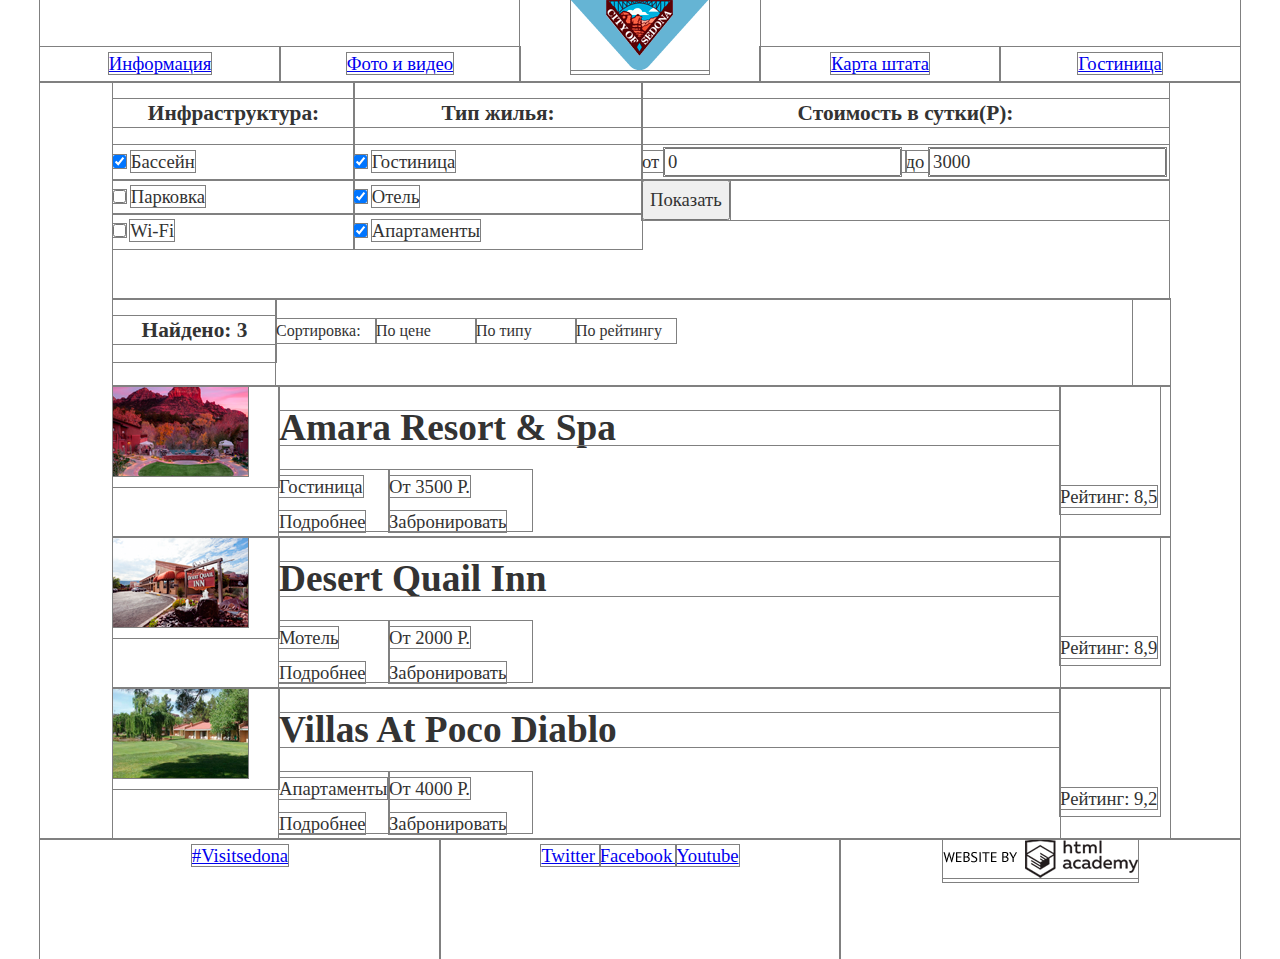
==== commit 95feb3e7: "Revert "Седона"" ====
--- a/hotels.html
+++ b/hotels.html
@@ -4,26 +4,24 @@
 <head>
     <meta charset="utf-8">
     <title>Результаты поиска гостиниц в Седоне</title>
-    <link href='https://fonts.googleapis.com/css?family=PT+Sans:400,700&subset=latin,cyrillic' rel='stylesheet' type='text/css'>
     <link href="css/normalize.css" rel="stylesheet">
     <link href="css/style.css" rel="stylesheet">
 </head>
 
 <body>
-    <div class="shadow">
     <header class="main-header">
         <nav class="main-navigation">
             <ul class="navigation">
                <li>
-                    <a href="#" class="itext">Информация</a>
+                    <a href="#">Информация</a>
                 </li><!----><li>
-                    <a href="#" class="itext">Фото и видео</a>
+                    <a href="#">Фото и видео</a>
                 </li><!----><li>
                     <a href="index.html"><img src="img/logo.png" alt="#"></a>
                 </li><!----><li>
-                    <a href="#" class="itext">Карта штата</a>
+                    <a href="#">Карта штата</a>
                 </li><!----><li>
-                    <a href="hotels.html" class="itext">Гостиница</a>
+                    <a href="hotels.html">Гостиница</a>
                 </li>
             </ul>
         </nav>
@@ -34,15 +32,15 @@
             <div class="inf">
                 <h2>Инфраструктура:</h2>
                 <ul class="filter-infrastructure">
-                    <li class="check">
+                    <li>
                         <input type="checkbox" name="pooloption" id="option-pool" checked>
                         <label class="option-checkbox" for="option-pool">Бассейн</label>
                     </li>
-                    <li class="check">
+                    <li>
                         <input type="checkbox" name="parkingoption" id="option-parking">
                         <label class="option-checkbox" for="option-parking">Парковка</label>
                     </li>
-                    <li class="check">
+                    <li>
                         <input type="checkbox" name="wifioption" id="option-wifi">
                         <label class="option-checkbox" for="option-wifi">Wi-Fi</label>
                     </li>
@@ -51,148 +49,139 @@
             <div class="type">
                 <h2>Тип жилья:</h2>
                 <ul class="filter-type">
-                    <li class="check">
+                    <li>
                         <input type="checkbox" name="innoption" id="option-inn" checked>
                         <label class="option-checkbox" for="option-inn">Гостиница</label>
                     </li>
-                    <li class="check">
+                    <li>
                         <input type="checkbox" name="hoteloption" id="option-hotel" checked>
                         <label class="option-checkbox" for="option-hotel">Отель</label>
                     </li>
-                    <li class="check">
+                    <li>
                         <input type="checkbox" name="apartmentoption" id="option-apartment" checked>
                         <label class="option-checkbox" for="option-apartment">Апартаменты</label>
                     </li>
+
                 </ul>
             </div>
-            <div class="filter-range">
-      <div class="filter-range-title">Стоимость в сутки (р):</div>
-      <div class="price-controls">
-        <label class="min-price">от <input type="text" name="min-price" value="0"></label>
-        <label class="max-price">до <input type="text" name="max-price" value="3000"></label>
-      </div>
-      <div class="range-controls">
-        <div class="scale">
-          <div class="bar"></div>
-        </div>
-        <div class="range-toggle range-toggle-min"></div>
-        <div class="range-toggle range-toggle-max"></div>
-      </div>
-      <button class="btn-transparent" type="submit">Показать</button>
-    </div>
+            <div class="filter-price">
+                <h2>Стоимость в сутки(Р):</h2>
+                <div class="range-filter">
+                    <div class="price-controls">
+                        <label class="min-price">от
+                            <input name="min-price" type="text" value="0">
+                        </label>
+                        <label class="max-price">до
+                            <input name="max-price" type="text" value="3000">
+                        </label>
+                    </div>
+                    <div class="range-controls">
+                        <div class="scale">
+                            <div class="bar" style="margin-left: 20%; width: 30%"></div>
+                        </div>
+                        <div class="toggle toggle-min"></div>
+                        <div class="toggle toggle-max"></div>
+                    </div>
+                    <button>Показать</button>
+                </div>
+            </div>
         </form>
     </section>
     <section class="pref">
         <div class="found">
-            <h3>Найдено: 3</h3>
+            <h2>Найдено: 3</h2>
         </div>
         <div class="sort">
             <span class="element">Сортировка:</span>
             <ul class="s-elements">
-                <li class="elementf"><a href="#">По цене</a></li>
-                <li class="elements"><a href="#">По типу</a></li>
-                <li class="elementt"><a href="#">По рейтингу</a></li>
+                <li class="element active">По цене</li>
+                <li class="element">По типу</li>
+                <li class="element">По рейтингу</li>
             </ul>
         </div>
         <div class="updown">
-            <a class="icon-up-dir" href="#">
-          </a>
-            <a class="icon-down-dir" href="#">
-          </a>
+            <a class="sbtn-up"></a>
+            <a class="sbtn-down"></a>
         </div>
     </section>
     <article class="hotel">
         <div class="hpicture">
-            <img src="img/hotel1.png" width="135px" height="90px" alt="#">
-        </div><!--
-     --><div class="desk">
-            <a href="#"><h1>Amara Resort &amp; Spa</h1></a> 
+            <img src="img/hotel1.png" alt="#">
+        </div>
+        <div class="desk">
+            <h1>Amara Resort &amp; Spa</h1>
             <div class="abouth">
-             <span>Гостиница</span>
-                <a href="#" class="more">Подробнее</a>
-            </div><!--
-     --><div class="aboutb">
+                <span>Гостиница</span>
+                <a class="more">Подробнее</a>
+            </div>
+            <div class="aboutb">
                 <span>От 3500 Р.</span>
-                <a href="#" class="book">Забронировать</a>
+                <a class="book">Забронировать</a>
             </div>
-     </div><!--
-     --><div class="rating">
-        <div class="stars">
-            <i class="icon-star"></i>
-            <i class="icon-star"></i>
-            <i class="icon-star"></i>
-            <i class="icon-star"></i>
-            </div>
-            <span class="ratio">Рейтинг: 8,5</span>
+        </div>
+        <div class="rating">
+            <i></i>
+            <span>Рейтинг: 8,5</span>
         </div>
     </article>
     <article class="hotel">
         <div class="hpicture">
-            <img src="img/hotel2.png" width="135px" height="90px" alt="#"><!--
-     --></div>
+            <img src="img/hotel2.png" alt="#">
+        </div>
         <div class="desk">
-            <a href="#"><h1>Desert Quail Inn</h1></a>
+            <h1>Desert Quail Inn</h1>
             <div class="abouth">
                 <span>Мотель</span>
-                <a href="#" class="more">Подробнее</a>
-            </div><!--
-     --><div class="aboutb">
+                <a class="more">Подробнее</a>
+            </div>
+            <div class="aboutb">
                 <span>От 2000 Р.</span>
-                <a href="#" class="book">Забронировать</a>
+                <a class="book">Забронировать</a>
             </div>
-        </div><!--
-     --><div class="rating">
-            <div class="stars">
-            <i class="icon-star"></i>
-            <i class="icon-star"></i>
-            </div>
-            <span class="ratio">Рейтинг: 8,9</span>
+        </div>
+        <div class="rating">
+            <i></i>
+            <span>Рейтинг: 8,9</span>
         </div>
     </article>
     <article class="hotel">
         <div class="hpicture">
-            <img src="img/hotel3.png" width="135px" height="90px" alt="#">
+            <img src="img/hotel3.png" alt="#">
         </div>
         <div class="desk">
-            <a href="#"><h1>Villas At Poco Diablo</h1></a>
+            <h1>Villas At Poco Diablo</h1>
             <div class="abouth">
                 <span>Апартаменты</span>
-                <a href="#" class="more">Подробнее</a>
+                <a class="more">Подробнее</a>
             </div>
             <div class="aboutb">
                 <span>От 4000 Р.</span>
-                <a href="#" class="book">Забронировать</a>
+                <a class="book">Забронировать</a>
             </div>
         </div>
         <div class="rating">
-            <div class="stars">
-            <i class="icon-star"></i>
-            <i class="icon-star"></i>
-            <i class="icon-star"></i>
-            </div>
-            <span class="ratio">Рейтинг: 9,2</span>
+            <i></i>
+            <span>Рейтинг: 9,2</span>
         </div>
     </article>
     </main>
-        <footer class="info">
-            <div class="last-block htag">
-                <a href="#">#Visitsedona</a>
+    <footer class="info">
+        <div class="last-block htag">
+            <a href="#">#Visitsedona</a>
+        </div>
+        <div class="last-block">
+                <a class="social-btn social-btn-twitter" href="#">Twitter
+                </a>
+                <a class="social-btn social-btn-fb" href="#">Facebook
+                </a>
+                <a class="social-btn social-btn-youtube" href="#">Youtube
+                </a>
             </div>
             <div class="last-block">
-                <a class="social-btn social-btn-twitter" href="#"><i class="icon-twitter"></i>
-                </a><!--
-                --><a class="social-btn social-btn-fb" href="#"><i class="icon-facebook"></i>
-                </a><!--
-                --><a class="social-btn social-btn-youtube" href="#"><i class="icon-youtube"></i>
+                <a href="https://htmlacademy.ru/"><img src="img/academylogo.png" alt="#">
                 </a>
             </div>
-            <div class="last-block developer">
-                <span class="webb">Website by</span><!--
-                --><a href="https://htmlacademy.ru/">
-                    <div class="academy"></div>
-                </a>
-            </div>
-        </footer>
-    </div>
+    </footer>
 </body>
+
 </html>--- a/css/style.css
+++ b/css/style.css
@@ -1,110 +1,24 @@
-}*{ 
-outline: 1px solid black; 
-}
-
-
-
-@font-face {
-  font-weight: normal;
-  font-style: normal;
-
-  font-family: "symbols-sedona";
-  src: url("../fonts/symbols-sedona.woff") format("woff"),
-       url("../fonts/symbols-sedona.woff2") format("woff2");
-}
-
-[class^="icon-"]::before,
-[class*=" icon-"]::before {
-  display: inline-block;
-  width: 1em;
-  margin-right: 0.2em;
-  margin-left: 0.2em;
-
-  font-weight: normal;
-  line-height: 1em;
-  font-family: "symbols-sedona";
-  text-align: center;
-  text-transform: none;
-  text-decoration: inherit;
-  font-style: normal;
-  font-variant: normal;
-
-  speak: none;
-}
-
-.icon-facebook::before { content: "\66"; } /* "f" */
-.icon-twitter::before { content: "\74"; } /* "t" */
-.icon-up-dir::before { content: "\25b2"; } /* "▲" */
-.icon-down-dir::before { content: "\25bc"; } /* "▼" */
-.icon-star::before { content: "\2605"; } /* "★" */
-.icon-check-off::before { content: "\2610"; } /* "☐" */
-.icon-check-on::before { content: "\2611"; } /* "☑" */
-.icon-calendar::before { content: "\e800"; } /* "" */
-.icon-plus::before { content: "\e801"; } /* "" */
-.icon-minus::before { content: "\e802"; } /* "" */
-.icon-youtube::before { content: "\f39e"; } /* "" */
-
-
-
+*{
+    outline: 1px solid grey;
+}
 
 body {
-    font-size:14px; 
-    line-height:24px;
-    font-weight: 400;
-    font-family: "PT Sans", Arial, sans-serif;
-    text-transform: uppercase;
-}
-
-.shadow {
-    box-shadow: 0 0 30px 10px #dbdbdb;
-    width: 1200px;
-    margin: 0 auto;
+    font-size:14pt; 
+    line-height:26pt;
+    color: #333333;
+    font-weight: normal;
+    font-family: PT Sans;
 }
 
 h2 {
-    font-size:16px; 
-    line-height:26px;
+    font-size:16pt; 
+    line-height:21pt;
+    color: #333333;
     font-weight: bold;
-    font-family:"PT Sans", arial, sans-serif;
-    text-align: center;
-    text-transform: uppercase;
-}
-
-h1 {
-    font-size:21px; 
-    line-height:26px;
-    font-weight: 700;
-    font-family:"PT Sans", Arial, sans-serif;
-    text-transform: uppercase;
-}
-
-h3 {
-    font-size:21px;
-    font-weight: bold;
-    font-family:"PT Sans", Arial, sans-serif;
-    font-weight: 700;
-}
-
-
-.itext {
-    display: block;
-    font-size: 14px;
-    font-weight: 700;
-    padding-top: 13px;
-   font-family:"PT Sans", Arial, sans-serif;
-}
-
-.itext:hover {
-    color: #a3c7de;
-}
-
-.itext:active {
-    color: #c7c7c7;
-}
-
-p {
-    font-size: 14px;
-}
+    font-family:PT Sans Bold;
+    text-align: center;
+}
+
 
 ul{
     margin: 0;
@@ -117,8 +31,6 @@
     margin: 0 auto;
 }
 
-
-
 .clearfix::after {
   content: "";
 
@@ -128,35 +40,22 @@
 .container {
     width: 1200px;
 }
-a {
-    text-decoration: none;
-    color: black;
-}
+
 .main-navigation, header {
   width: 1200px;
-height: 56px;
-}
-
-header {
-    height: 56px;
-}
-
+}
 .main-img {
     width: 1200px;
     height: 509px;
     background-image: url(../img/mainphoto.png);
-    background-color: #f2f2f2;
-    margin-bottom: 60px;
 }
 .textimg {
     margin-left:371px;
    margin-top:77px;
 }
-
 .botimg {
-  padding-top: 16px; 
-}
-
+  padding-top: 12px; 
+}
 .descr-first {
     margin-left: auto;
     margin-right: auto;
@@ -167,31 +66,19 @@
     margin-bottom: 60px;
     text-align: center;
 }
-
-
-
 .lil-descr {
     float: left;
     width: 400px;
-    min-height: 216px;
+    height: 256px;
     text-align: center;
     margin-bottom: 60px;
     background-color:#81b3d2;
-    color: white;
-    padding-top: 40px;
 }
 .middle-img {
     float: left;
     width: 800px;
     height: 256px;
-    background-color: #81b3d2; 
-}
-
-.middle-img img {
-    width: 800px;
-    height: 256px;
-}
-
+}
 .descr-third {
     float: left;
     width: 1200px;
@@ -227,28 +114,24 @@
     width: 400px;
     background-color: #eeeeee;
     text-align: center;
-    PADDING-TOP: 50PX;
-    PADDING-BOTTOM: 60PX;
 }
 .lil-descrs {
     float: left;
     width: 400px;
-    min-height: 216px;
+    height: 256px;
     background-color:#81b3d2;
     text-align: center;
-    color:white;
-    padding-top: 40px;
-}
-
-.interested {
-    text-align: center;
-}
-
-
-.interested h3{
-    font-size: 30px;
-}
-
+}
+.searcher-form {
+    margin-left: 312px;
+    margin-right: 312px;
+    width: 576px;
+    height: 395px;
+    text-align: center;
+}
+.searcher {
+    text-align: center;
+}
 .map {
     margin-bottom: 0;
 }
@@ -257,137 +140,17 @@
     height: 120px;
     text-align: center;
 }
-
-.footer-home{
-    margin-top: -120px;
-    position: absolute;
-    background: rgba(255, 255, 255, 0.9);
-}
-
 .last-block {
     float: left;
     width: 400px;
-    text-align: center;
-    padding-top: 41px;
-}
-
-     .htag {
-    font-size: 21px;
-    font-weight: 700;
-    font-family:"PT Sans", sans-serif;
-    padding-top: 50px;
-}
-
-
-
-
-
-
-
-.developer, .webb{
-    display: inline-block;
-    vertical-align: middle;
-}
-
-
-
-
-
-.webb {
-    margin-bottom: 30px;
-    margin-right: 10px;
-}
-
-.form-line {
-  position: relative;
-  width: 458px;
-  margin-bottom: 29px;
-}
-
-.social-btn{
-display: inline-block;
-background: #81b3d2;
-width: 48px;
-height: 36px;
-padding-top: 12px;
-margin-right: 7px;
-font-size: 19px;
-}
-
-.social-btn:last-child {
-    font-size: 23px;
-    margin-right: 0;
-    height: 38px;
-    padding-top: 10px;
-}
-
-.social-btn:last-child {
-    margin-right: 0;
-}
-
-.social-btn i{
-    color: #ffffff;
-}
-
-.social-btn:hover{
-    background: #669ec0;
-}
-
-.social-btn:active{
-    background: #5496bd;
-}
-
-.social-btn:active i{
-    color: #94b9d2;
-}
-
-
-.developer {
-  padding: 40px 0;
-  line-height: 26px;
-}
-
-
-
-
-
-
-.academy{
-    display: inline-block;
-    width: 113px;
-    height: 39px;
-    background-image: url(../img/academy.png);
-    background-position: -5px -5px;
-}
-
-
-.academy:hover{
-    background-position: -5px -54px;
-}
-
-.academy:active{
-    background-position: -5px -103px;
-}
-
-
+    height: 120px;
+    text-align: center;
+}
 
 .map{
     height: 595px;
     display:block;
     background: url(../img/map.png);
-    background-color: #f2f2f2;
-}
-
-.fbutton {
-    font-size:21px; 
-    font-weight: 700;
-    font-family:"PT Sans", Arial, sans-serif;
-    width: 569px;
-    height: 55px;
-    background: #766357;
-    color: white;
-    margin-left: 300px;
-    padding-top: 30px;
 }
 
 iframe{
@@ -402,639 +165,121 @@
 .navigation li {
     display: inline-block;
     width: 20%;
-    height: 56px;
-    vertical-align: top;
-    text-align: center;
-    font-size: 14px;
-    line-height: 26px;
-    font-family: "PT Sans", Arial, sans-serif;
-    font-weight: 700;
-}
-
-.book {
-    display: inline-block;
-    padding: 3px 16px;
-    margin-top: 5px;
-    font-weight: bold;
-    color: #ffffff;
-    background-color: #766357;
-    text-decoration: none;
-}
-
-.more {
-    display: inline-block;
-    padding: 3px 16px;
-    margin-top: 5px;
-    font-weight: bold;
-    color: #ffffff;
-    background-color: #81b3d2;
-    text-decoration: none;
-}
-
-.icon-star {
-    color: #81b3d2;
+    text-align: center;
 }
 
 .hotel-search {
-    width: 1200px;
-    padding-top: 30px;
-    padding-bottom: 30px;
-    background: url(../img/filterbackground.png);
-    color: white;
-    background-position-y: 20%;
-    background-color: #81b3d2;
-}
-
-
-.hotel-search input[type="checkbox"] {
-  display: none;
-}
-
-
-
-
+    width: 1056px;
+    height: 217px;
+    margin-left: 73px;
+}
 .inf {
     float: left;
     width: 241px;
+}
+.type {
+    float: left;
+    width: 288px;
+}
+
+.filter-price {
+    float: left;
+    width: 527px;
+}
+
+
+.pref {
     margin-left: 73px;
-    margin-top: -12px;
-}
-.type {
-    float: left;
-    width: 288px;
-    margin-top: -12px;
-}
-
-.filter-type {
-    font-size: 14px;
-}
-
-.filter-infrastructure {
-    font-size: 14px;
-} 
-
-.filter-price {
-    float: left;
-    width: 327px;
-    padding-left: 200px;
-}
-
-
-.pref {
-    height: 90px;
-    width: 1200px;
-    border-bottom: 1px solid rgba(0, 0, 0, 0.3);
+    height: 87px;
+    width: 1057px;   
 }
 .found {
     float: left;
     width: 163px; 
-    padding-left: 73px;
-    padding-top: 11px;
 }
 .sort {
     float: left;
-    width: 840px;
-    padding-top: 3px;
+    width: 856px;
+    height: 87px;
 }
 .updown {
     float: left;
-    width: 44px;
-    margin-top: 29px;
-    margin-left: 6px;
-}
-
-.icon-up-dir {
-    width: 14px;
-    color: #cccccc;
-}
-
-.icon-down-dir {
-    width: 14px;
-    color: #81b3d2;
-}
-
-.icon-up-dir:hover {
-    color: black;
-}
-
-.icon-up-dir:active {
-    color: #81b3d2;
-}
-
+    width: 38px;
+}
 
 .element {
     float: left;
     width: 100px;
-    margin-top: 29px;
-    font-size: 12px;      
-}
-
-.elementf  {
-    float: left;
-    width: 100px;
-    margin-top: 29px;
-    font-size: 12px;      
-}
-
-.elementf a  {
-    color: #81b3d2;      
-}
-
-
-.elements {
-    float: left;
-    width: 100px;
-    margin-top: 29px;
-    font-size: 12px; 
-    text-decoration-style: dotted;
-}
-
-.elementt a  {
-    color: #bcbcbc;
-    border-bottom: 1px dotted #81b3d2;       
-}
-
-.elementt a:hover  {
-    color: #81b3d2;
-    border-bottom: 1px dotted #81b3d2;       
-}
-
-.elementt a:active  {
-    color: #000000;
-    border-bottom: 0px;
-}
-
-.elementt {
-    float: left;
-    width: 100px;
-    margin-top: 29px;
-    font-size: 12px;      
-}
-
-.elementt a  {
-    color: #bcbcbc;
-    border-bottom: 1px dotted #81b3d2;       
+    margin-top: 20px;
+    font-size:12pt; 
+    line-height:18pt;    
 }
 
 .s-elements {
     width: 500px; 
 }
 .hotel {
-    width: 1200px;
-    padding: 30px 0;
-    border-bottom: 1px solid rgba(0, 0, 0, 0.3);
-    overflow: hidden;
+    margin-left: 73px;
+    height: 151px;
+    width: 1057px;
 }
 .hpicture {
     float: left;
     width: 166px;
-    padding-top: 13px;
-    text-align: center;
-    padding-left: 73px;
-}
-
-.hpicture img {
-    width: 135px; 
-    height: 90px;
-    background-color: #f2f2f2;
-}
-
+}
 .desk {
     float: left;
     width: 781px;
-    margin-top: -4px;
+    height: 151px;
 }
 .abouth {
-    display: inline-block;
-    width: 123px;
+    float: left;
+    width: 110px;
     height: 61px;
-     font-size: 14px;
-    line-height: 21px;
-    font-family: "PT Sans", Arial, sans-serif;
-    font-weight: 700;
 }
 .aboutb {
-    display: inline-block;
+    float: left;
     width: 143px;
     height: 61px;
-    margin-left: 5px;
-    font-size: 14px;
-    line-height: 21px;
-    font-family: "PT Sans", Arial, sans-serif;
-    font-weight: 700;
-}
-
-
+}
 .rating {
     float: left;
     width: 100px;
     padding-top: 94px;
-    padding-left: 10px;
-   font-size: 14px;
-}
-
-.stars {
-    margin-top: -80px;
-    margin-bottom: 40px;
-}
-
-.ratio {
-    width: 100px; 
-    float: right;
-    padding: 3px 12px;
-    background-color: #f2f2f2;
-    text-align: center;
-}
-
-
-
-
-
-
-
-
-
-
-
-
-
-
-
-
-.search-form-container {
-  position: relative;
-  width: 568px;
-  margin: 0 auto;
-}
-
-.search-btn {
-  display: block;
-  width: 568px;
-  margin: 0 auto;
-  color: #ffffff;
-  padding: 30px 0 29px;
-  font-size: 21px;
-  line-height: 26px;
-  font-weight: bold;
-  text-decoration: none;
-  background: #766357;
-    text-align: center;
-}
-
-.search-form {
-  display: none;
-  position: absolute;
-  top: 85px;
-  left: 0;
-  width: 568px;
-  padding: 57px 55px;
-  margin: 0 auto;
-  box-sizing: border-box;
-  line-height: 26px;
-  text-align: left;
-  font-weight: bold;
-  background: #ffffff;
-  z-index: 1;
-  margin-top: 20px;
-}
-
-.search-form-visible {
-  display: block;
-}
-
-.search-form .form-line {
-  position: relative;
-  width: 458px;
-  margin-bottom: 29px;
-}
-
-.sreach-form .form-line:nth-child(2) {
-  margin-bottom: 30px;
-}
-
-.search-form label {
- float: left;
- padding: 6px 0;
-}
-
-.search-form .field {
-  float: right;
-  line-height: 26px;
-  padding: 6px 10px;
-  border: none;
-  outline: none;
-  box-sizing: border-box;
-  text-transform: uppercase;
-  background: #f2f2f2;
-}
-
-.search-form .field:hover {
-  background: #ebebeb;
-}
-
-.search-form .field:focus {
-  background: #ffffff;
-  outline: 2px solid #e5e5e5;
-}
-
-.search-form .date {
-  width: 346px;
-  padding-right: 37px;
-}
-
-.search-form .icon-calendar {
-  position: absolute;
-  right: 6px;
-  bottom: 0;
-  font-size: 21px;
-  line-height: 38px;
-  color: #c2c2c2;
-  cursor: pointer;
-}
-
-.search-form .icon-calendar:hover {
-  color: #000000;
-}
-
-.search-form .icon-calendar:active {
-  color: #81b3d2;
-}
-
-.search-form .half-width {
-  display: inline-block;
-  width: 50%;
-  vertical-align: top;
-  box-sizing: border-box;
-}
-
-.half-width .unit {
-  width: 114px;
-  padding-left: 50px;
-}
-
-.half-width:first-child .unit {
-  margin-right: 3px;
-}
-
-.half-width:last-child label {
-  margin-left: 50px;
-}
-
-.half-width .unit-container {
-  position: relative;
-}
-
-.unit-container .btn {
-  position: absolute;
-  top: 0;
-  padding: 6px 9px;
-  line-height: 26px;
-  color: #a9a9a9;
-  background: transparent;
-  border: none;
-  outline: none;
-}
-
-.unit-container .btn:hover {
-  color: #000000;
-}
-
-.unit-container .btn:active {
-  color: #81b3d2;
-}
-
-.unit-container .plus-btn {
-  left: 112px;
-}
-
-.unit-container .minus-btn {
-  right: 0;
-}
-
-.half-width:first-child .minus-btn{
-  right: 3px;
-}
-
-.search-form .find-btn {
-  display: block;
-  width: 458px;
-  margin: 0 auto;
-  margin-top: 54px;
-  padding: 14px 10px 15px;
-  box-sizing: border-box;
-  font-size: 21px;
-  line-height: 26px;
-  color: #ffffff;
-  background: #81b3d2;
-  border: none;
-  outline: none;
-}
-
-.search-form .find-btn:hover {
-  background: #669ec0;
-}
-
-.search-form .find-btn:active {
-  background: #5496bd;
-}
-
-.search-form .find-btn:active span {
-  opacity: 0.3;
-}
-
-
-
-
-
-
-.filter-range {
-  width: 330px;
-    margin-left: 728px;
-  color: #ffffff;
-  text-transform: uppercase;
-}
-
-.filter-range-title {
-  margin-bottom: 9px;
-
-  font-weight: 600;
-  font-size: 16px;
-  line-height: 21px;
-}
-
-.price-controls {
-  position: relative;
-  
-  height: 36px;
-  margin-bottom: 20px;
-
-  font-size: 0;
-
-  border: 2px solid #ffffff;
-  border-radius: 2px;
-}
-
-.price-controls::after {
-  content: "";
-  position: absolute;
-  top: 50%;
-  left: 50%;
-
-  width: 2px;
-  height: 22px;
-
-  background: #ffffff;
-  transform: translate(-50%, -50%);
-}
-
-.price-controls label {
-  display: inline-block;
-
-  font-size: 14px;
-  line-height: 38px;
-  vertical-align: top;
-
-  cursor: pointer;
-}
-
-.price-controls .min-price,
-.price-controls .max-price {
-  width: 90px;
-  padding-left: 65px;
-}
-
-.price-controls input {
-  width: 50px;
-  margin: 0;
-
-  color: inherit;
-  font: inherit;
-
-  background: none;
-  border: none;
-  outline: none;
-}
-
-.range-controls {
-  position: relative;
-
-  margin-bottom: 32px;
-}
-
-.range-controls .scale {
-  height: 2px;
-
-  background: rgba(255, 255, 255, 0.3);
-}
-
-.range-controls .bar {
-  width: 80%;
-  height: 2px;
-
-  background: #ffffff;
-}
-
-.range-toggle {
-  position: absolute;
-  top: -9px;
-
-  width: 4px;
-  height: 4px;
-
-  background: #ababab;
-  border: 8px solid #ffffff;
-  border-radius: 50%;
-  box-shadow: 0 2px 1px 0 rgba(0, 1, 1, 0.2);
-  cursor: pointer;
-}
-
-.range-toggle:hover {
-  background: #1c4f80;
-}
-
-.range-toggle-min {
-  left: 0;
-}
-
-.range-toggle-max {
-  left: 80%;
-}
-
-.btn-transparent {
-  display: block;
-  margin: 0 auto;
-  padding: 6px 35px;
-
-  font-size: 14px;
-  line-height: 20px;
-  color: #ffffff;
-  text-transform: uppercase;
-
-  background: transparent;
-  border: 2px solid #ffffff;
-  border-radius: 2px;
-  outline: none;
-  cursor: pointer;
-}
-
-.btn-transparent:hover {
-  color: #000000;
-
-  background: #ffffff;
-}
-
-
-
-
-
-.check:not(:last-child) {
-  margin-bottom: 26px;
-}
-
-.check label {
-  position: relative;
-  margin-left: 40px;
-  cursor: pointer;
-}
-
-.check label::before {
-  content: '\2610';
-  position: absolute;
-  left: -40px;
-  top: 0;
-  font-family: "symbols-sedona";
-  font-size: 26px;
-}
-
-.check input:checked + label::before {
-  content: '\2611';
-}
-
-.check input:disabled + label {
-  opacity: 0.3;
-  cursor: inherit;
-}
-
-
-
-
-
-
-
-
-
-
-
-
-
-
-
-
-
-
-
-
-
-
-
-
+}
+
+
+
+
+
+
+
+
+
+
+
+
+
+
+
+
+
+
+
+
+
+
+
+
+
+
+
+
+
+
+
+
+
+
+
+
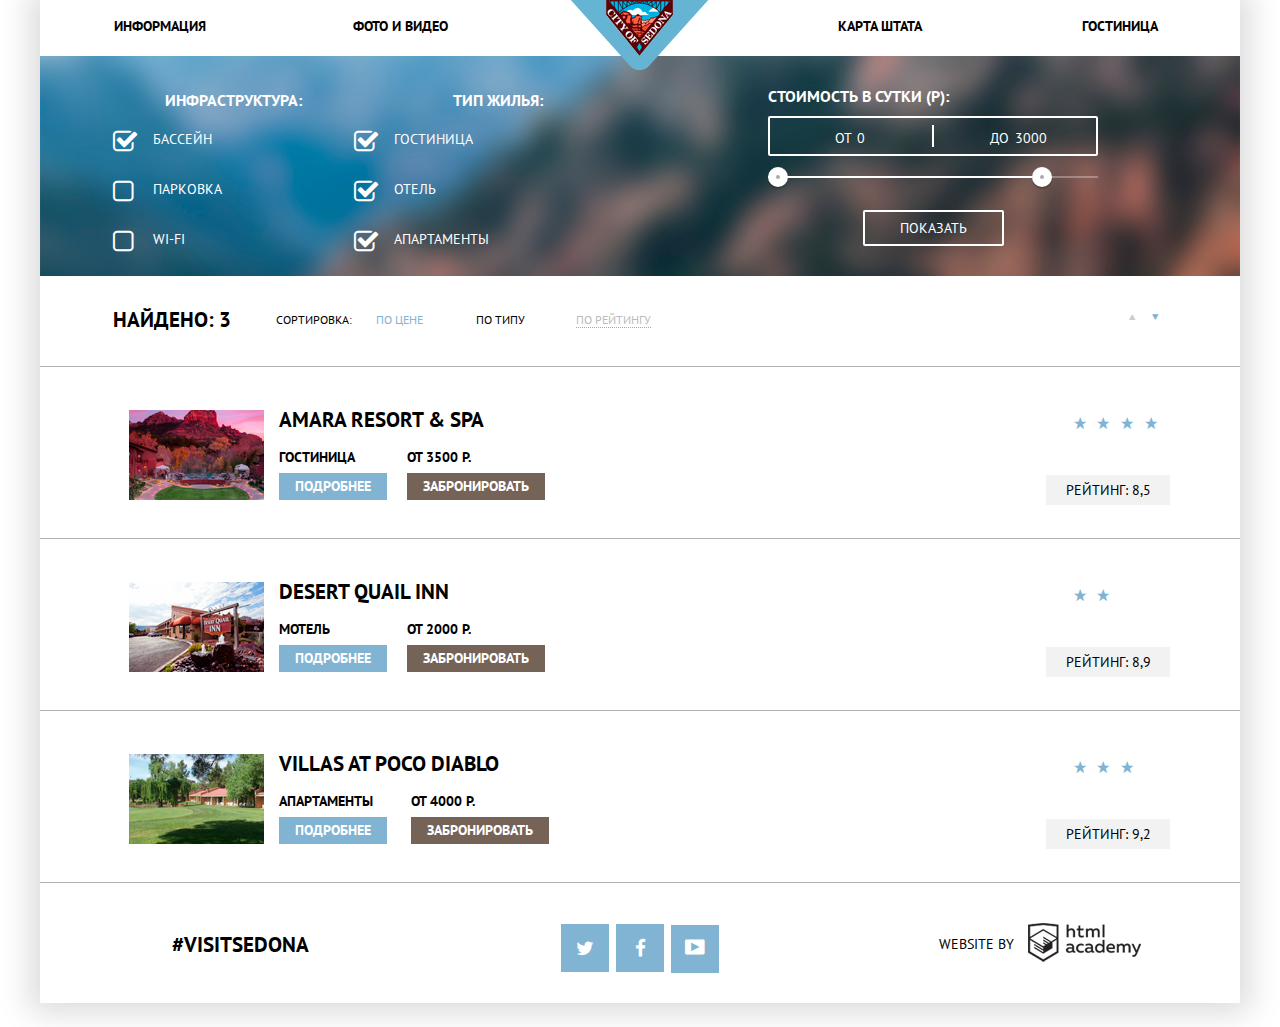
==== commit 9b44d301: "Merge branch 'master' of https://github.com/WilliamMad/172963-sedona" ====
--- a/hotels.html
+++ b/hotels.html
@@ -4,24 +4,26 @@
 <head>
     <meta charset="utf-8">
     <title>Результаты поиска гостиниц в Седоне</title>
+    <link href='https://fonts.googleapis.com/css?family=PT+Sans:400,700&subset=latin,cyrillic' rel='stylesheet' type='text/css'>
     <link href="css/normalize.css" rel="stylesheet">
     <link href="css/style.css" rel="stylesheet">
 </head>
 
 <body>
+    <div class="shadow">
     <header class="main-header">
         <nav class="main-navigation">
             <ul class="navigation">
                <li>
-                    <a href="#">Информация</a>
+                    <a href="#" class="itext">Информация</a>
                 </li><!----><li>
-                    <a href="#">Фото и видео</a>
+                    <a href="#" class="itext">Фото и видео</a>
                 </li><!----><li>
                     <a href="index.html"><img src="img/logo.png" alt="#"></a>
                 </li><!----><li>
-                    <a href="#">Карта штата</a>
+                    <a href="#" class="itext">Карта штата</a>
                 </li><!----><li>
-                    <a href="hotels.html">Гостиница</a>
+                    <a href="hotels.html" class="itext">Гостиница</a>
                 </li>
             </ul>
         </nav>
@@ -32,15 +34,15 @@
             <div class="inf">
                 <h2>Инфраструктура:</h2>
                 <ul class="filter-infrastructure">
-                    <li>
+                    <li class="check">
                         <input type="checkbox" name="pooloption" id="option-pool" checked>
                         <label class="option-checkbox" for="option-pool">Бассейн</label>
                     </li>
-                    <li>
+                    <li class="check">
                         <input type="checkbox" name="parkingoption" id="option-parking">
                         <label class="option-checkbox" for="option-parking">Парковка</label>
                     </li>
-                    <li>
+                    <li class="check">
                         <input type="checkbox" name="wifioption" id="option-wifi">
                         <label class="option-checkbox" for="option-wifi">Wi-Fi</label>
                     </li>
@@ -49,139 +51,148 @@
             <div class="type">
                 <h2>Тип жилья:</h2>
                 <ul class="filter-type">
-                    <li>
+                    <li class="check">
                         <input type="checkbox" name="innoption" id="option-inn" checked>
                         <label class="option-checkbox" for="option-inn">Гостиница</label>
                     </li>
-                    <li>
+                    <li class="check">
                         <input type="checkbox" name="hoteloption" id="option-hotel" checked>
                         <label class="option-checkbox" for="option-hotel">Отель</label>
                     </li>
-                    <li>
+                    <li class="check">
                         <input type="checkbox" name="apartmentoption" id="option-apartment" checked>
                         <label class="option-checkbox" for="option-apartment">Апартаменты</label>
                     </li>
-
                 </ul>
             </div>
-            <div class="filter-price">
-                <h2>Стоимость в сутки(Р):</h2>
-                <div class="range-filter">
-                    <div class="price-controls">
-                        <label class="min-price">от
-                            <input name="min-price" type="text" value="0">
-                        </label>
-                        <label class="max-price">до
-                            <input name="max-price" type="text" value="3000">
-                        </label>
-                    </div>
-                    <div class="range-controls">
-                        <div class="scale">
-                            <div class="bar" style="margin-left: 20%; width: 30%"></div>
-                        </div>
-                        <div class="toggle toggle-min"></div>
-                        <div class="toggle toggle-max"></div>
-                    </div>
-                    <button>Показать</button>
-                </div>
-            </div>
+            <div class="filter-range">
+      <div class="filter-range-title">Стоимость в сутки (р):</div>
+      <div class="price-controls">
+        <label class="min-price">от <input type="text" name="min-price" value="0"></label>
+        <label class="max-price">до <input type="text" name="max-price" value="3000"></label>
+      </div>
+      <div class="range-controls">
+        <div class="scale">
+          <div class="bar"></div>
+        </div>
+        <div class="range-toggle range-toggle-min"></div>
+        <div class="range-toggle range-toggle-max"></div>
+      </div>
+      <button class="btn-transparent" type="submit">Показать</button>
+    </div>
         </form>
     </section>
     <section class="pref">
         <div class="found">
-            <h2>Найдено: 3</h2>
+            <h3>Найдено: 3</h3>
         </div>
         <div class="sort">
             <span class="element">Сортировка:</span>
             <ul class="s-elements">
-                <li class="element active">По цене</li>
-                <li class="element">По типу</li>
-                <li class="element">По рейтингу</li>
+                <li class="elementf"><a href="#">По цене</a></li>
+                <li class="elements"><a href="#">По типу</a></li>
+                <li class="elementt"><a href="#">По рейтингу</a></li>
             </ul>
         </div>
         <div class="updown">
-            <a class="sbtn-up"></a>
-            <a class="sbtn-down"></a>
+            <a class="icon-up-dir" href="#">
+          </a>
+            <a class="icon-down-dir" href="#">
+          </a>
         </div>
     </section>
     <article class="hotel">
         <div class="hpicture">
-            <img src="img/hotel1.png" alt="#">
-        </div>
-        <div class="desk">
-            <h1>Amara Resort &amp; Spa</h1>
+            <img src="img/hotel1.png" width="135px" height="90px" alt="#">
+        </div><!--
+     --><div class="desk">
+            <a href="#"><h1>Amara Resort &amp; Spa</h1></a> 
             <div class="abouth">
-                <span>Гостиница</span>
-                <a class="more">Подробнее</a>
+             <span>Гостиница</span>
+                <a href="#" class="more">Подробнее</a>
+            </div><!--
+     --><div class="aboutb">
+                <span>От 3500 Р.</span>
+                <a href="#" class="book">Забронировать</a>
             </div>
-            <div class="aboutb">
-                <span>От 3500 Р.</span>
-                <a class="book">Забронировать</a>
+     </div><!--
+     --><div class="rating">
+        <div class="stars">
+            <i class="icon-star"></i>
+            <i class="icon-star"></i>
+            <i class="icon-star"></i>
+            <i class="icon-star"></i>
             </div>
-        </div>
-        <div class="rating">
-            <i></i>
-            <span>Рейтинг: 8,5</span>
+            <span class="ratio">Рейтинг: 8,5</span>
         </div>
     </article>
     <article class="hotel">
         <div class="hpicture">
-            <img src="img/hotel2.png" alt="#">
-        </div>
+            <img src="img/hotel2.png" width="135px" height="90px" alt="#"><!--
+     --></div>
         <div class="desk">
-            <h1>Desert Quail Inn</h1>
+            <a href="#"><h1>Desert Quail Inn</h1></a>
             <div class="abouth">
                 <span>Мотель</span>
-                <a class="more">Подробнее</a>
+                <a href="#" class="more">Подробнее</a>
+            </div><!--
+     --><div class="aboutb">
+                <span>От 2000 Р.</span>
+                <a href="#" class="book">Забронировать</a>
             </div>
-            <div class="aboutb">
-                <span>От 2000 Р.</span>
-                <a class="book">Забронировать</a>
+        </div><!--
+     --><div class="rating">
+            <div class="stars">
+            <i class="icon-star"></i>
+            <i class="icon-star"></i>
             </div>
-        </div>
-        <div class="rating">
-            <i></i>
-            <span>Рейтинг: 8,9</span>
+            <span class="ratio">Рейтинг: 8,9</span>
         </div>
     </article>
     <article class="hotel">
         <div class="hpicture">
-            <img src="img/hotel3.png" alt="#">
+            <img src="img/hotel3.png" width="135px" height="90px" alt="#">
         </div>
         <div class="desk">
-            <h1>Villas At Poco Diablo</h1>
+            <a href="#"><h1>Villas At Poco Diablo</h1></a>
             <div class="abouth">
                 <span>Апартаменты</span>
-                <a class="more">Подробнее</a>
+                <a href="#" class="more">Подробнее</a>
             </div>
             <div class="aboutb">
                 <span>От 4000 Р.</span>
-                <a class="book">Забронировать</a>
+                <a href="#" class="book">Забронировать</a>
             </div>
         </div>
         <div class="rating">
-            <i></i>
-            <span>Рейтинг: 9,2</span>
+            <div class="stars">
+            <i class="icon-star"></i>
+            <i class="icon-star"></i>
+            <i class="icon-star"></i>
+            </div>
+            <span class="ratio">Рейтинг: 9,2</span>
         </div>
     </article>
     </main>
-    <footer class="info">
-        <div class="last-block htag">
-            <a href="#">#Visitsedona</a>
-        </div>
-        <div class="last-block">
-                <a class="social-btn social-btn-twitter" href="#">Twitter
-                </a>
-                <a class="social-btn social-btn-fb" href="#">Facebook
-                </a>
-                <a class="social-btn social-btn-youtube" href="#">Youtube
+        <footer class="info">
+            <div class="last-block htag">
+                <a href="#">#Visitsedona</a>
+            </div>
+            <div class="last-block">
+                <a class="social-btn social-btn-twitter" href="#"><i class="icon-twitter"></i>
+                </a><!--
+                --><a class="social-btn social-btn-fb" href="#"><i class="icon-facebook"></i>
+                </a><!--
+                --><a class="social-btn social-btn-youtube" href="#"><i class="icon-youtube"></i>
                 </a>
             </div>
-            <div class="last-block">
-                <a href="https://htmlacademy.ru/"><img src="img/academylogo.png" alt="#">
+            <div class="last-block developer">
+                <span class="webb">Website by</span><!--
+                --><a href="https://htmlacademy.ru/">
+                    <div class="academy"></div>
                 </a>
             </div>
-    </footer>
+        </footer>
+    </div>
 </body>
-
 </html>--- a/css/style.css
+++ b/css/style.css
@@ -1,24 +1,110 @@
-*{
-    outline: 1px solid grey;
-}
+}*{ 
+outline: 1px solid black; 
+}
+
+
+
+@font-face {
+  font-weight: normal;
+  font-style: normal;
+
+  font-family: "symbols-sedona";
+  src: url("../fonts/symbols-sedona.woff") format("woff"),
+       url("../fonts/symbols-sedona.woff2") format("woff2");
+}
+
+[class^="icon-"]::before,
+[class*=" icon-"]::before {
+  display: inline-block;
+  width: 1em;
+  margin-right: 0.2em;
+  margin-left: 0.2em;
+
+  font-weight: normal;
+  line-height: 1em;
+  font-family: "symbols-sedona";
+  text-align: center;
+  text-transform: none;
+  text-decoration: inherit;
+  font-style: normal;
+  font-variant: normal;
+
+  speak: none;
+}
+
+.icon-facebook::before { content: "\66"; } /* "f" */
+.icon-twitter::before { content: "\74"; } /* "t" */
+.icon-up-dir::before { content: "\25b2"; } /* "▲" */
+.icon-down-dir::before { content: "\25bc"; } /* "▼" */
+.icon-star::before { content: "\2605"; } /* "★" */
+.icon-check-off::before { content: "\2610"; } /* "☐" */
+.icon-check-on::before { content: "\2611"; } /* "☑" */
+.icon-calendar::before { content: "\e800"; } /* "" */
+.icon-plus::before { content: "\e801"; } /* "" */
+.icon-minus::before { content: "\e802"; } /* "" */
+.icon-youtube::before { content: "\f39e"; } /* "" */
+
+
+
 
 body {
-    font-size:14pt; 
-    line-height:26pt;
-    color: #333333;
-    font-weight: normal;
-    font-family: PT Sans;
+    font-size:14px; 
+    line-height:24px;
+    font-weight: 400;
+    font-family: "PT Sans", Arial, sans-serif;
+    text-transform: uppercase;
+}
+
+.shadow {
+    box-shadow: 0 0 30px 10px #dbdbdb;
+    width: 1200px;
+    margin: 0 auto;
 }
 
 h2 {
-    font-size:16pt; 
-    line-height:21pt;
-    color: #333333;
+    font-size:16px; 
+    line-height:26px;
     font-weight: bold;
-    font-family:PT Sans Bold;
-    text-align: center;
-}
-
+    font-family:"PT Sans", arial, sans-serif;
+    text-align: center;
+    text-transform: uppercase;
+}
+
+h1 {
+    font-size:21px; 
+    line-height:26px;
+    font-weight: 700;
+    font-family:"PT Sans", Arial, sans-serif;
+    text-transform: uppercase;
+}
+
+h3 {
+    font-size:21px;
+    font-weight: bold;
+    font-family:"PT Sans", Arial, sans-serif;
+    font-weight: 700;
+}
+
+
+.itext {
+    display: block;
+    font-size: 14px;
+    font-weight: 700;
+    padding-top: 13px;
+   font-family:"PT Sans", Arial, sans-serif;
+}
+
+.itext:hover {
+    color: #a3c7de;
+}
+
+.itext:active {
+    color: #c7c7c7;
+}
+
+p {
+    font-size: 14px;
+}
 
 ul{
     margin: 0;
@@ -31,6 +117,8 @@
     margin: 0 auto;
 }
 
+
+
 .clearfix::after {
   content: "";
 
@@ -40,22 +128,35 @@
 .container {
     width: 1200px;
 }
-
+a {
+    text-decoration: none;
+    color: black;
+}
 .main-navigation, header {
   width: 1200px;
-}
+height: 56px;
+}
+
+header {
+    height: 56px;
+}
+
 .main-img {
     width: 1200px;
     height: 509px;
     background-image: url(../img/mainphoto.png);
+    background-color: #f2f2f2;
+    margin-bottom: 60px;
 }
 .textimg {
     margin-left:371px;
    margin-top:77px;
 }
+
 .botimg {
-  padding-top: 12px; 
-}
+  padding-top: 16px; 
+}
+
 .descr-first {
     margin-left: auto;
     margin-right: auto;
@@ -66,19 +167,31 @@
     margin-bottom: 60px;
     text-align: center;
 }
+
+
+
 .lil-descr {
     float: left;
     width: 400px;
-    height: 256px;
+    min-height: 216px;
     text-align: center;
     margin-bottom: 60px;
     background-color:#81b3d2;
+    color: white;
+    padding-top: 40px;
 }
 .middle-img {
     float: left;
     width: 800px;
     height: 256px;
-}
+    background-color: #81b3d2; 
+}
+
+.middle-img img {
+    width: 800px;
+    height: 256px;
+}
+
 .descr-third {
     float: left;
     width: 1200px;
@@ -114,24 +227,28 @@
     width: 400px;
     background-color: #eeeeee;
     text-align: center;
+    PADDING-TOP: 50PX;
+    PADDING-BOTTOM: 60PX;
 }
 .lil-descrs {
     float: left;
     width: 400px;
-    height: 256px;
+    min-height: 216px;
     background-color:#81b3d2;
     text-align: center;
-}
-.searcher-form {
-    margin-left: 312px;
-    margin-right: 312px;
-    width: 576px;
-    height: 395px;
-    text-align: center;
-}
-.searcher {
-    text-align: center;
-}
+    color:white;
+    padding-top: 40px;
+}
+
+.interested {
+    text-align: center;
+}
+
+
+.interested h3{
+    font-size: 30px;
+}
+
 .map {
     margin-bottom: 0;
 }
@@ -140,17 +257,137 @@
     height: 120px;
     text-align: center;
 }
+
+.footer-home{
+    margin-top: -120px;
+    position: absolute;
+    background: rgba(255, 255, 255, 0.9);
+}
+
 .last-block {
     float: left;
     width: 400px;
-    height: 120px;
-    text-align: center;
-}
+    text-align: center;
+    padding-top: 41px;
+}
+
+     .htag {
+    font-size: 21px;
+    font-weight: 700;
+    font-family:"PT Sans", sans-serif;
+    padding-top: 50px;
+}
+
+
+
+
+
+
+
+.developer, .webb{
+    display: inline-block;
+    vertical-align: middle;
+}
+
+
+
+
+
+.webb {
+    margin-bottom: 30px;
+    margin-right: 10px;
+}
+
+.form-line {
+  position: relative;
+  width: 458px;
+  margin-bottom: 29px;
+}
+
+.social-btn{
+display: inline-block;
+background: #81b3d2;
+width: 48px;
+height: 36px;
+padding-top: 12px;
+margin-right: 7px;
+font-size: 19px;
+}
+
+.social-btn:last-child {
+    font-size: 23px;
+    margin-right: 0;
+    height: 38px;
+    padding-top: 10px;
+}
+
+.social-btn:last-child {
+    margin-right: 0;
+}
+
+.social-btn i{
+    color: #ffffff;
+}
+
+.social-btn:hover{
+    background: #669ec0;
+}
+
+.social-btn:active{
+    background: #5496bd;
+}
+
+.social-btn:active i{
+    color: #94b9d2;
+}
+
+
+.developer {
+  padding: 40px 0;
+  line-height: 26px;
+}
+
+
+
+
+
+
+.academy{
+    display: inline-block;
+    width: 113px;
+    height: 39px;
+    background-image: url(../img/academy.png);
+    background-position: -5px -5px;
+}
+
+
+.academy:hover{
+    background-position: -5px -54px;
+}
+
+.academy:active{
+    background-position: -5px -103px;
+}
+
+
 
 .map{
     height: 595px;
     display:block;
     background: url(../img/map.png);
+    background-color: #f2f2f2;
+}
+
+.fbutton {
+    font-size:21px; 
+    font-weight: 700;
+    font-family:"PT Sans", Arial, sans-serif;
+    width: 569px;
+    height: 55px;
+    background: #766357;
+    color: white;
+    margin-left: 300px;
+    padding-top: 30px;
 }
 
 iframe{
@@ -165,121 +402,639 @@
 .navigation li {
     display: inline-block;
     width: 20%;
-    text-align: center;
+    height: 56px;
+    vertical-align: top;
+    text-align: center;
+    font-size: 14px;
+    line-height: 26px;
+    font-family: "PT Sans", Arial, sans-serif;
+    font-weight: 700;
+}
+
+.book {
+    display: inline-block;
+    padding: 3px 16px;
+    margin-top: 5px;
+    font-weight: bold;
+    color: #ffffff;
+    background-color: #766357;
+    text-decoration: none;
+}
+
+.more {
+    display: inline-block;
+    padding: 3px 16px;
+    margin-top: 5px;
+    font-weight: bold;
+    color: #ffffff;
+    background-color: #81b3d2;
+    text-decoration: none;
+}
+
+.icon-star {
+    color: #81b3d2;
 }
 
 .hotel-search {
-    width: 1056px;
-    height: 217px;
+    width: 1200px;
+    padding-top: 30px;
+    padding-bottom: 30px;
+    background: url(../img/filterbackground.png);
+    color: white;
+    background-position-y: 20%;
+    background-color: #81b3d2;
+}
+
+
+.hotel-search input[type="checkbox"] {
+  display: none;
+}
+
+
+
+
+.inf {
+    float: left;
+    width: 241px;
     margin-left: 73px;
-}
-.inf {
-    float: left;
-    width: 241px;
+    margin-top: -12px;
 }
 .type {
     float: left;
     width: 288px;
-}
+    margin-top: -12px;
+}
+
+.filter-type {
+    font-size: 14px;
+}
+
+.filter-infrastructure {
+    font-size: 14px;
+} 
 
 .filter-price {
     float: left;
-    width: 527px;
+    width: 327px;
+    padding-left: 200px;
 }
 
 
 .pref {
-    margin-left: 73px;
-    height: 87px;
-    width: 1057px;   
+    height: 90px;
+    width: 1200px;
+    border-bottom: 1px solid rgba(0, 0, 0, 0.3);
 }
 .found {
     float: left;
     width: 163px; 
+    padding-left: 73px;
+    padding-top: 11px;
 }
 .sort {
     float: left;
-    width: 856px;
-    height: 87px;
+    width: 840px;
+    padding-top: 3px;
 }
 .updown {
     float: left;
-    width: 38px;
-}
+    width: 44px;
+    margin-top: 29px;
+    margin-left: 6px;
+}
+
+.icon-up-dir {
+    width: 14px;
+    color: #cccccc;
+}
+
+.icon-down-dir {
+    width: 14px;
+    color: #81b3d2;
+}
+
+.icon-up-dir:hover {
+    color: black;
+}
+
+.icon-up-dir:active {
+    color: #81b3d2;
+}
+
 
 .element {
     float: left;
     width: 100px;
-    margin-top: 20px;
-    font-size:12pt; 
-    line-height:18pt;    
+    margin-top: 29px;
+    font-size: 12px;      
+}
+
+.elementf  {
+    float: left;
+    width: 100px;
+    margin-top: 29px;
+    font-size: 12px;      
+}
+
+.elementf a  {
+    color: #81b3d2;      
+}
+
+
+.elements {
+    float: left;
+    width: 100px;
+    margin-top: 29px;
+    font-size: 12px; 
+    text-decoration-style: dotted;
+}
+
+.elementt a  {
+    color: #bcbcbc;
+    border-bottom: 1px dotted #81b3d2;       
+}
+
+.elementt a:hover  {
+    color: #81b3d2;
+    border-bottom: 1px dotted #81b3d2;       
+}
+
+.elementt a:active  {
+    color: #000000;
+    border-bottom: 0px;
+}
+
+.elementt {
+    float: left;
+    width: 100px;
+    margin-top: 29px;
+    font-size: 12px;      
+}
+
+.elementt a  {
+    color: #bcbcbc;
+    border-bottom: 1px dotted #81b3d2;       
 }
 
 .s-elements {
     width: 500px; 
 }
 .hotel {
-    margin-left: 73px;
-    height: 151px;
-    width: 1057px;
+    width: 1200px;
+    padding: 30px 0;
+    border-bottom: 1px solid rgba(0, 0, 0, 0.3);
+    overflow: hidden;
 }
 .hpicture {
     float: left;
     width: 166px;
-}
+    padding-top: 13px;
+    text-align: center;
+    padding-left: 73px;
+}
+
+.hpicture img {
+    width: 135px; 
+    height: 90px;
+    background-color: #f2f2f2;
+}
+
 .desk {
     float: left;
     width: 781px;
-    height: 151px;
+    margin-top: -4px;
 }
 .abouth {
-    float: left;
-    width: 110px;
+    display: inline-block;
+    width: 123px;
     height: 61px;
+     font-size: 14px;
+    line-height: 21px;
+    font-family: "PT Sans", Arial, sans-serif;
+    font-weight: 700;
 }
 .aboutb {
-    float: left;
+    display: inline-block;
     width: 143px;
     height: 61px;
-}
+    margin-left: 5px;
+    font-size: 14px;
+    line-height: 21px;
+    font-family: "PT Sans", Arial, sans-serif;
+    font-weight: 700;
+}
+
+
 .rating {
     float: left;
     width: 100px;
     padding-top: 94px;
-}
-
-
-
-
-
-
-
-
-
-
-
-
-
-
-
-
-
-
-
-
-
-
-
-
-
-
-
-
-
-
-
-
-
-
-
-
+    padding-left: 10px;
+   font-size: 14px;
+}
+
+.stars {
+    margin-top: -80px;
+    margin-bottom: 40px;
+}
+
+.ratio {
+    width: 100px; 
+    float: right;
+    padding: 3px 12px;
+    background-color: #f2f2f2;
+    text-align: center;
+}
+
+
+
+
+
+
+
+
+
+
+
+
+
+
+
+
+.search-form-container {
+  position: relative;
+  width: 568px;
+  margin: 0 auto;
+}
+
+.search-btn {
+  display: block;
+  width: 568px;
+  margin: 0 auto;
+  color: #ffffff;
+  padding: 30px 0 29px;
+  font-size: 21px;
+  line-height: 26px;
+  font-weight: bold;
+  text-decoration: none;
+  background: #766357;
+    text-align: center;
+}
+
+.search-form {
+  display: none;
+  position: absolute;
+  top: 85px;
+  left: 0;
+  width: 568px;
+  padding: 57px 55px;
+  margin: 0 auto;
+  box-sizing: border-box;
+  line-height: 26px;
+  text-align: left;
+  font-weight: bold;
+  background: #ffffff;
+  z-index: 1;
+  margin-top: 20px;
+}
+
+.search-form-visible {
+  display: block;
+}
+
+.search-form .form-line {
+  position: relative;
+  width: 458px;
+  margin-bottom: 29px;
+}
+
+.sreach-form .form-line:nth-child(2) {
+  margin-bottom: 30px;
+}
+
+.search-form label {
+ float: left;
+ padding: 6px 0;
+}
+
+.search-form .field {
+  float: right;
+  line-height: 26px;
+  padding: 6px 10px;
+  border: none;
+  outline: none;
+  box-sizing: border-box;
+  text-transform: uppercase;
+  background: #f2f2f2;
+}
+
+.search-form .field:hover {
+  background: #ebebeb;
+}
+
+.search-form .field:focus {
+  background: #ffffff;
+  outline: 2px solid #e5e5e5;
+}
+
+.search-form .date {
+  width: 346px;
+  padding-right: 37px;
+}
+
+.search-form .icon-calendar {
+  position: absolute;
+  right: 6px;
+  bottom: 0;
+  font-size: 21px;
+  line-height: 38px;
+  color: #c2c2c2;
+  cursor: pointer;
+}
+
+.search-form .icon-calendar:hover {
+  color: #000000;
+}
+
+.search-form .icon-calendar:active {
+  color: #81b3d2;
+}
+
+.search-form .half-width {
+  display: inline-block;
+  width: 50%;
+  vertical-align: top;
+  box-sizing: border-box;
+}
+
+.half-width .unit {
+  width: 114px;
+  padding-left: 50px;
+}
+
+.half-width:first-child .unit {
+  margin-right: 3px;
+}
+
+.half-width:last-child label {
+  margin-left: 50px;
+}
+
+.half-width .unit-container {
+  position: relative;
+}
+
+.unit-container .btn {
+  position: absolute;
+  top: 0;
+  padding: 6px 9px;
+  line-height: 26px;
+  color: #a9a9a9;
+  background: transparent;
+  border: none;
+  outline: none;
+}
+
+.unit-container .btn:hover {
+  color: #000000;
+}
+
+.unit-container .btn:active {
+  color: #81b3d2;
+}
+
+.unit-container .plus-btn {
+  left: 112px;
+}
+
+.unit-container .minus-btn {
+  right: 0;
+}
+
+.half-width:first-child .minus-btn{
+  right: 3px;
+}
+
+.search-form .find-btn {
+  display: block;
+  width: 458px;
+  margin: 0 auto;
+  margin-top: 54px;
+  padding: 14px 10px 15px;
+  box-sizing: border-box;
+  font-size: 21px;
+  line-height: 26px;
+  color: #ffffff;
+  background: #81b3d2;
+  border: none;
+  outline: none;
+}
+
+.search-form .find-btn:hover {
+  background: #669ec0;
+}
+
+.search-form .find-btn:active {
+  background: #5496bd;
+}
+
+.search-form .find-btn:active span {
+  opacity: 0.3;
+}
+
+
+
+
+
+
+.filter-range {
+  width: 330px;
+    margin-left: 728px;
+  color: #ffffff;
+  text-transform: uppercase;
+}
+
+.filter-range-title {
+  margin-bottom: 9px;
+
+  font-weight: 600;
+  font-size: 16px;
+  line-height: 21px;
+}
+
+.price-controls {
+  position: relative;
+  
+  height: 36px;
+  margin-bottom: 20px;
+
+  font-size: 0;
+
+  border: 2px solid #ffffff;
+  border-radius: 2px;
+}
+
+.price-controls::after {
+  content: "";
+  position: absolute;
+  top: 50%;
+  left: 50%;
+
+  width: 2px;
+  height: 22px;
+
+  background: #ffffff;
+  transform: translate(-50%, -50%);
+}
+
+.price-controls label {
+  display: inline-block;
+
+  font-size: 14px;
+  line-height: 38px;
+  vertical-align: top;
+
+  cursor: pointer;
+}
+
+.price-controls .min-price,
+.price-controls .max-price {
+  width: 90px;
+  padding-left: 65px;
+}
+
+.price-controls input {
+  width: 50px;
+  margin: 0;
+
+  color: inherit;
+  font: inherit;
+
+  background: none;
+  border: none;
+  outline: none;
+}
+
+.range-controls {
+  position: relative;
+
+  margin-bottom: 32px;
+}
+
+.range-controls .scale {
+  height: 2px;
+
+  background: rgba(255, 255, 255, 0.3);
+}
+
+.range-controls .bar {
+  width: 80%;
+  height: 2px;
+
+  background: #ffffff;
+}
+
+.range-toggle {
+  position: absolute;
+  top: -9px;
+
+  width: 4px;
+  height: 4px;
+
+  background: #ababab;
+  border: 8px solid #ffffff;
+  border-radius: 50%;
+  box-shadow: 0 2px 1px 0 rgba(0, 1, 1, 0.2);
+  cursor: pointer;
+}
+
+.range-toggle:hover {
+  background: #1c4f80;
+}
+
+.range-toggle-min {
+  left: 0;
+}
+
+.range-toggle-max {
+  left: 80%;
+}
+
+.btn-transparent {
+  display: block;
+  margin: 0 auto;
+  padding: 6px 35px;
+
+  font-size: 14px;
+  line-height: 20px;
+  color: #ffffff;
+  text-transform: uppercase;
+
+  background: transparent;
+  border: 2px solid #ffffff;
+  border-radius: 2px;
+  outline: none;
+  cursor: pointer;
+}
+
+.btn-transparent:hover {
+  color: #000000;
+
+  background: #ffffff;
+}
+
+
+
+
+
+.check:not(:last-child) {
+  margin-bottom: 26px;
+}
+
+.check label {
+  position: relative;
+  margin-left: 40px;
+  cursor: pointer;
+}
+
+.check label::before {
+  content: '\2610';
+  position: absolute;
+  left: -40px;
+  top: 0;
+  font-family: "symbols-sedona";
+  font-size: 26px;
+}
+
+.check input:checked + label::before {
+  content: '\2611';
+}
+
+.check input:disabled + label {
+  opacity: 0.3;
+  cursor: inherit;
+}
+
+
+
+
+
+
+
+
+
+
+
+
+
+
+
+
+
+
+
+
+
+
+
+
